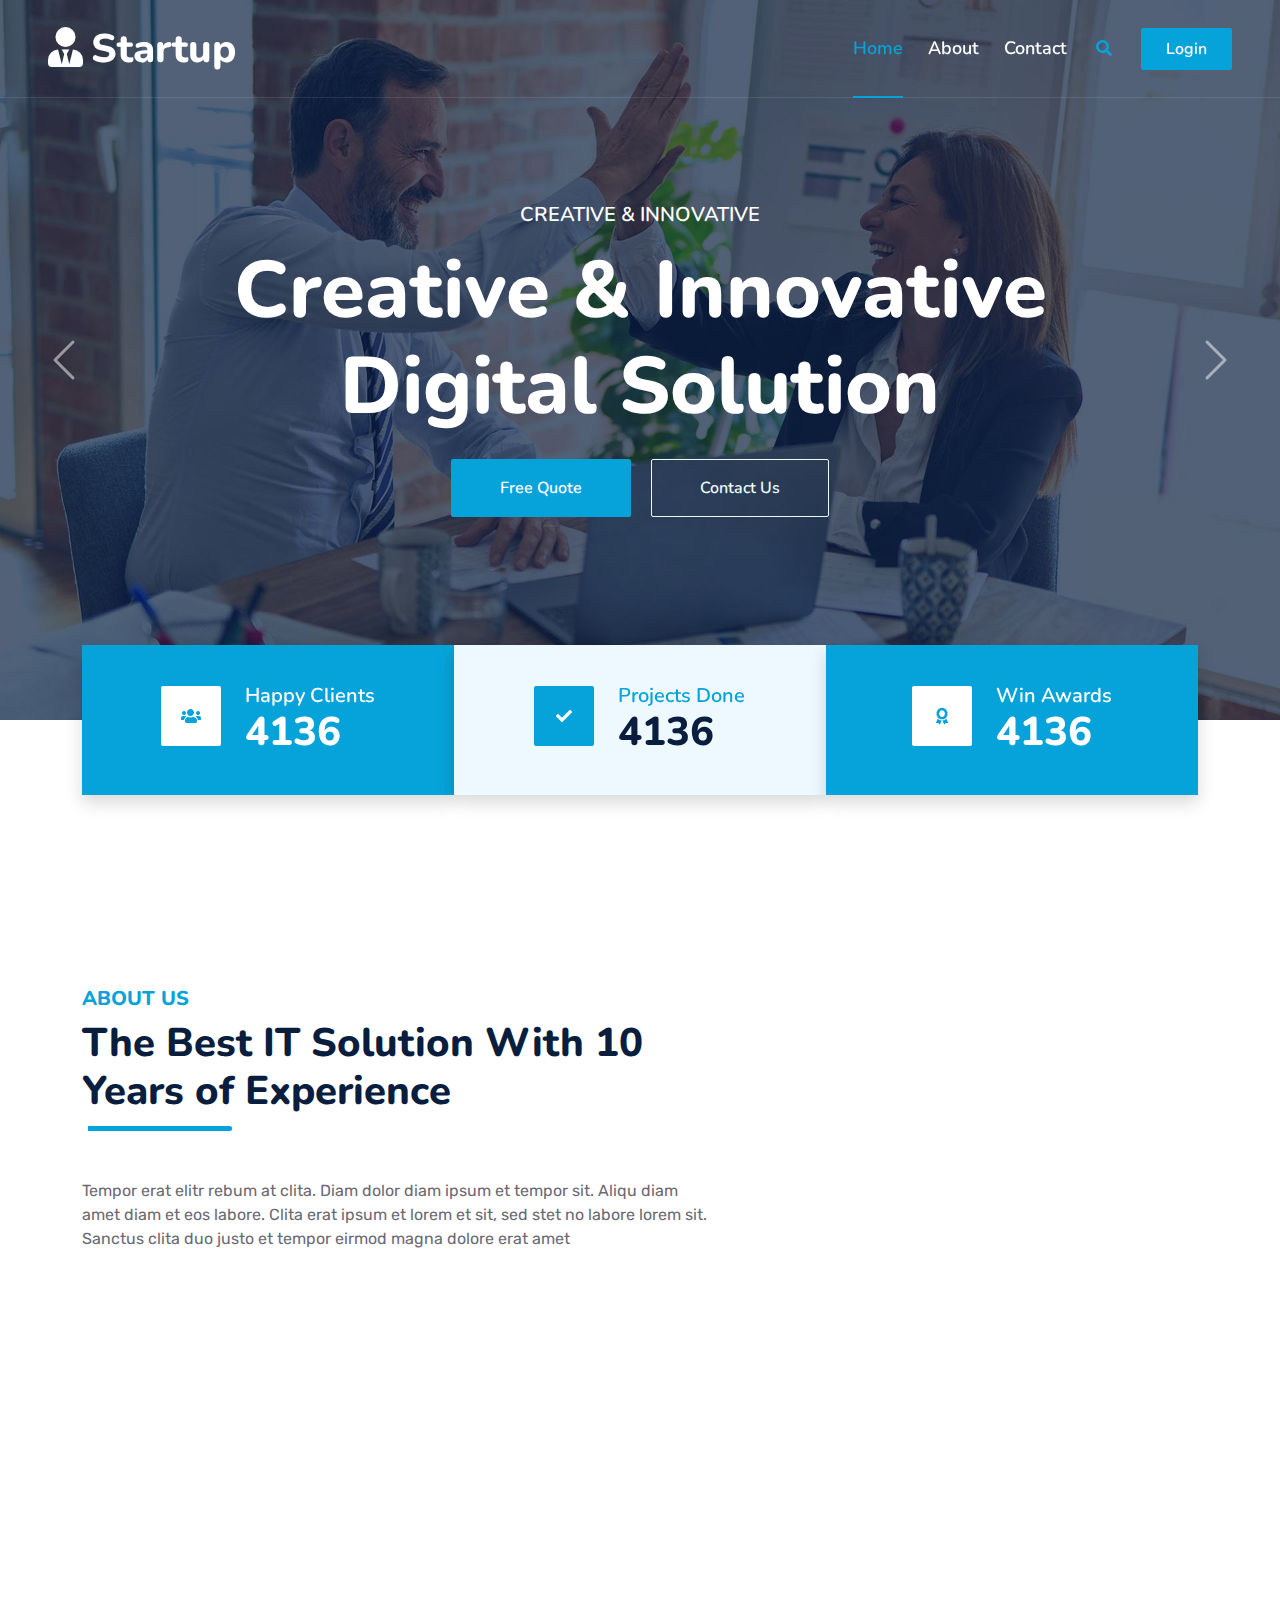
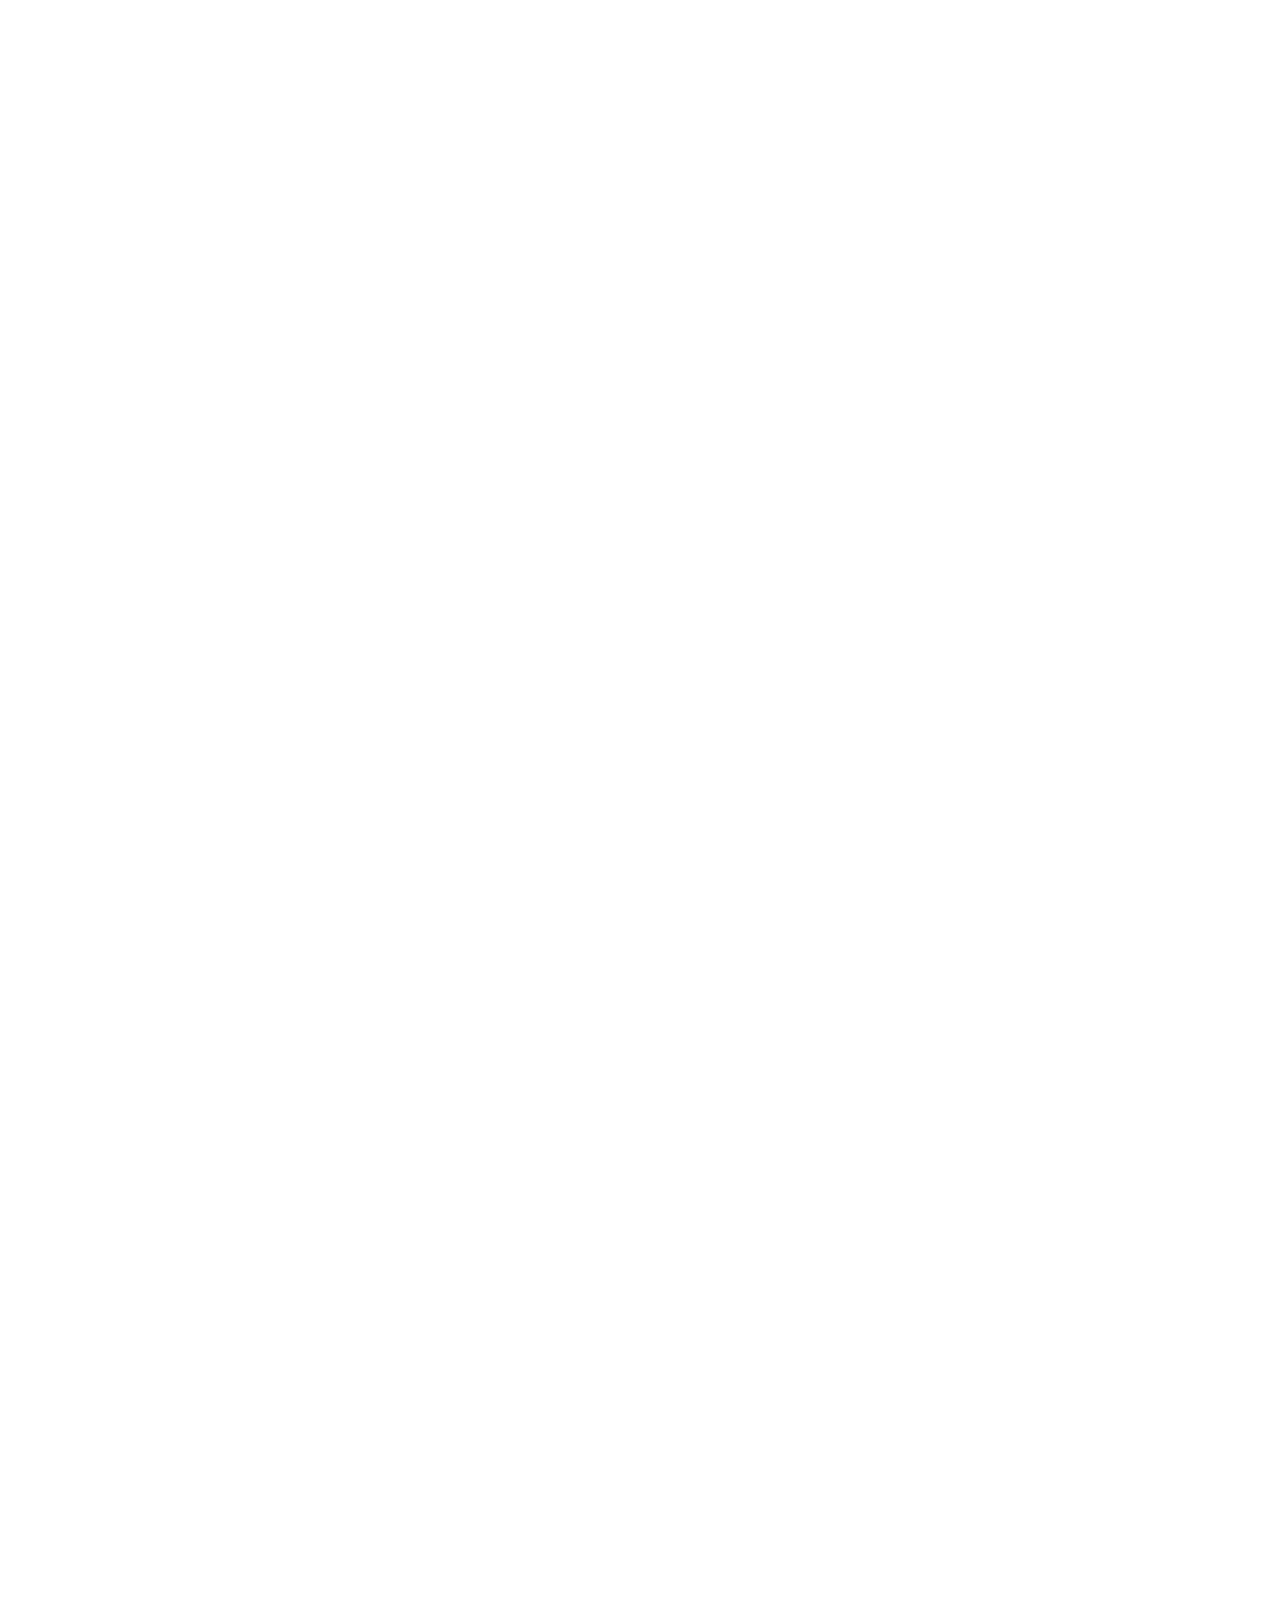
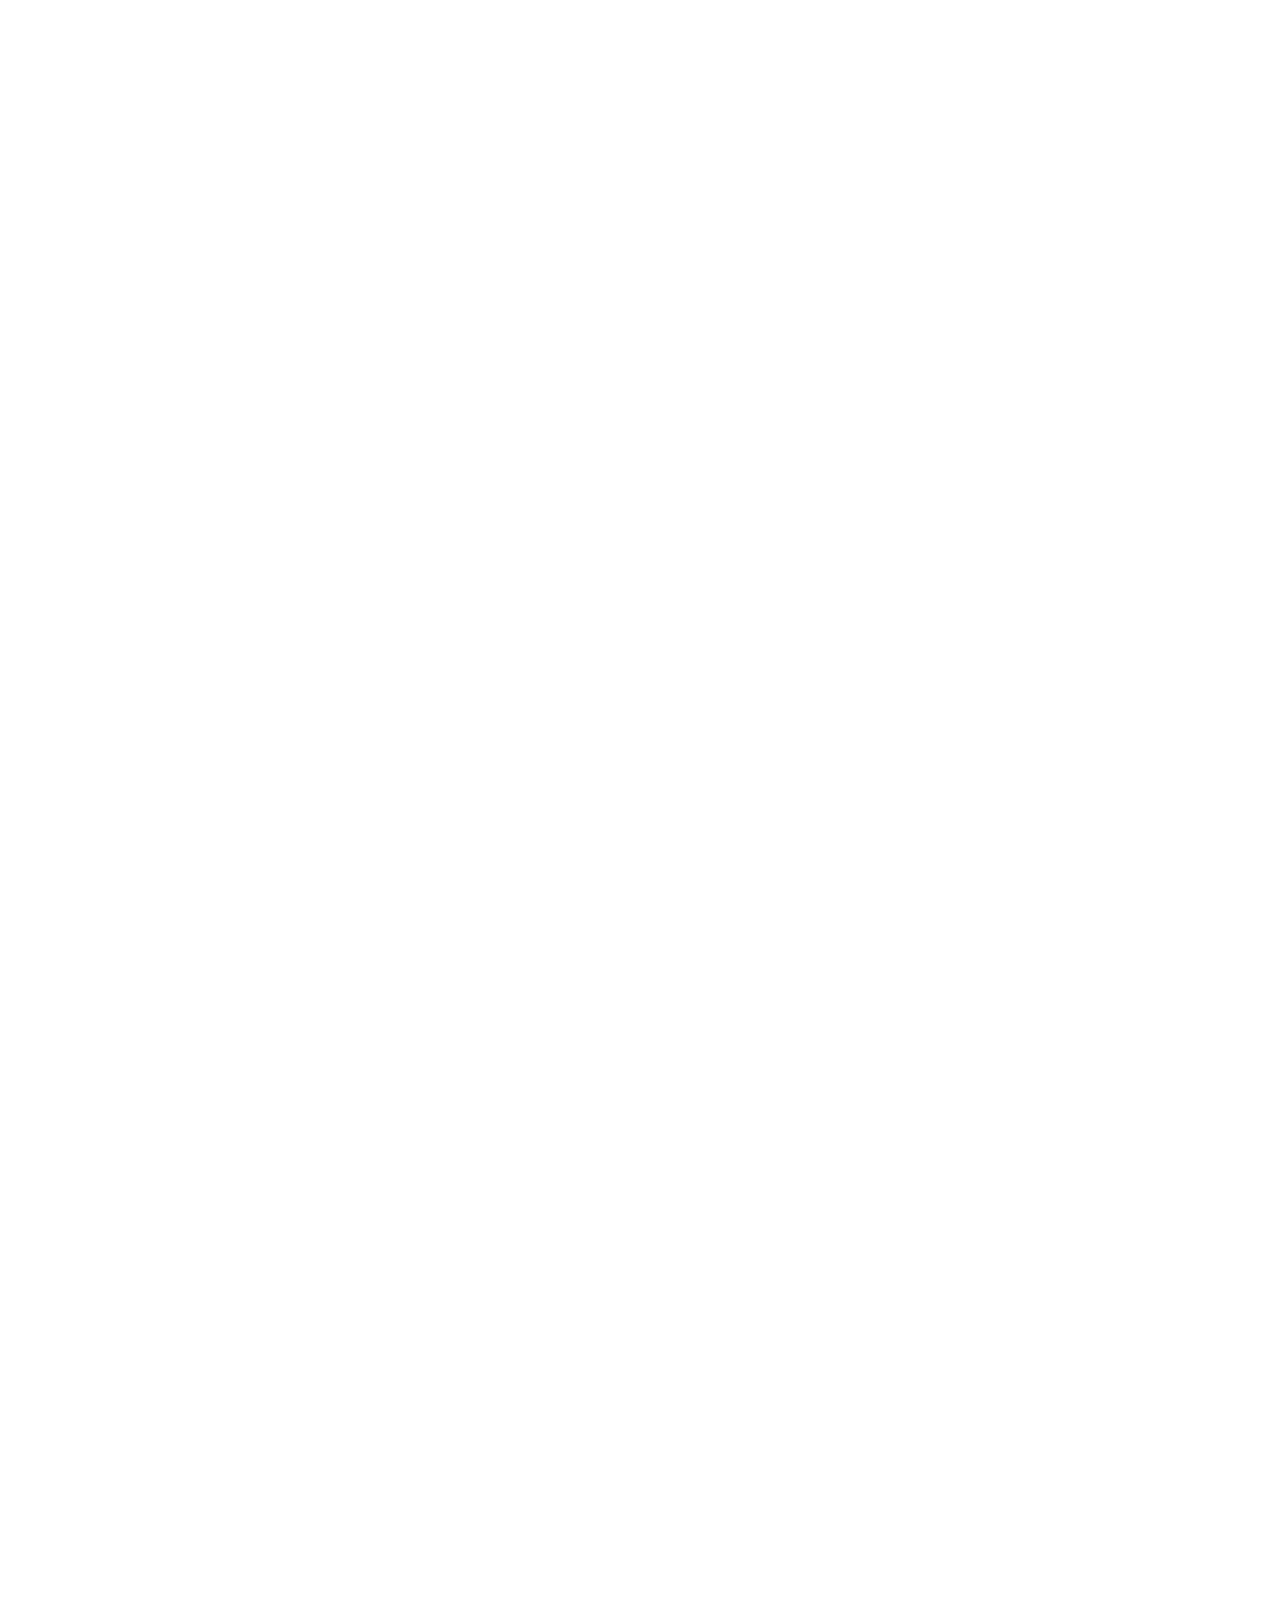
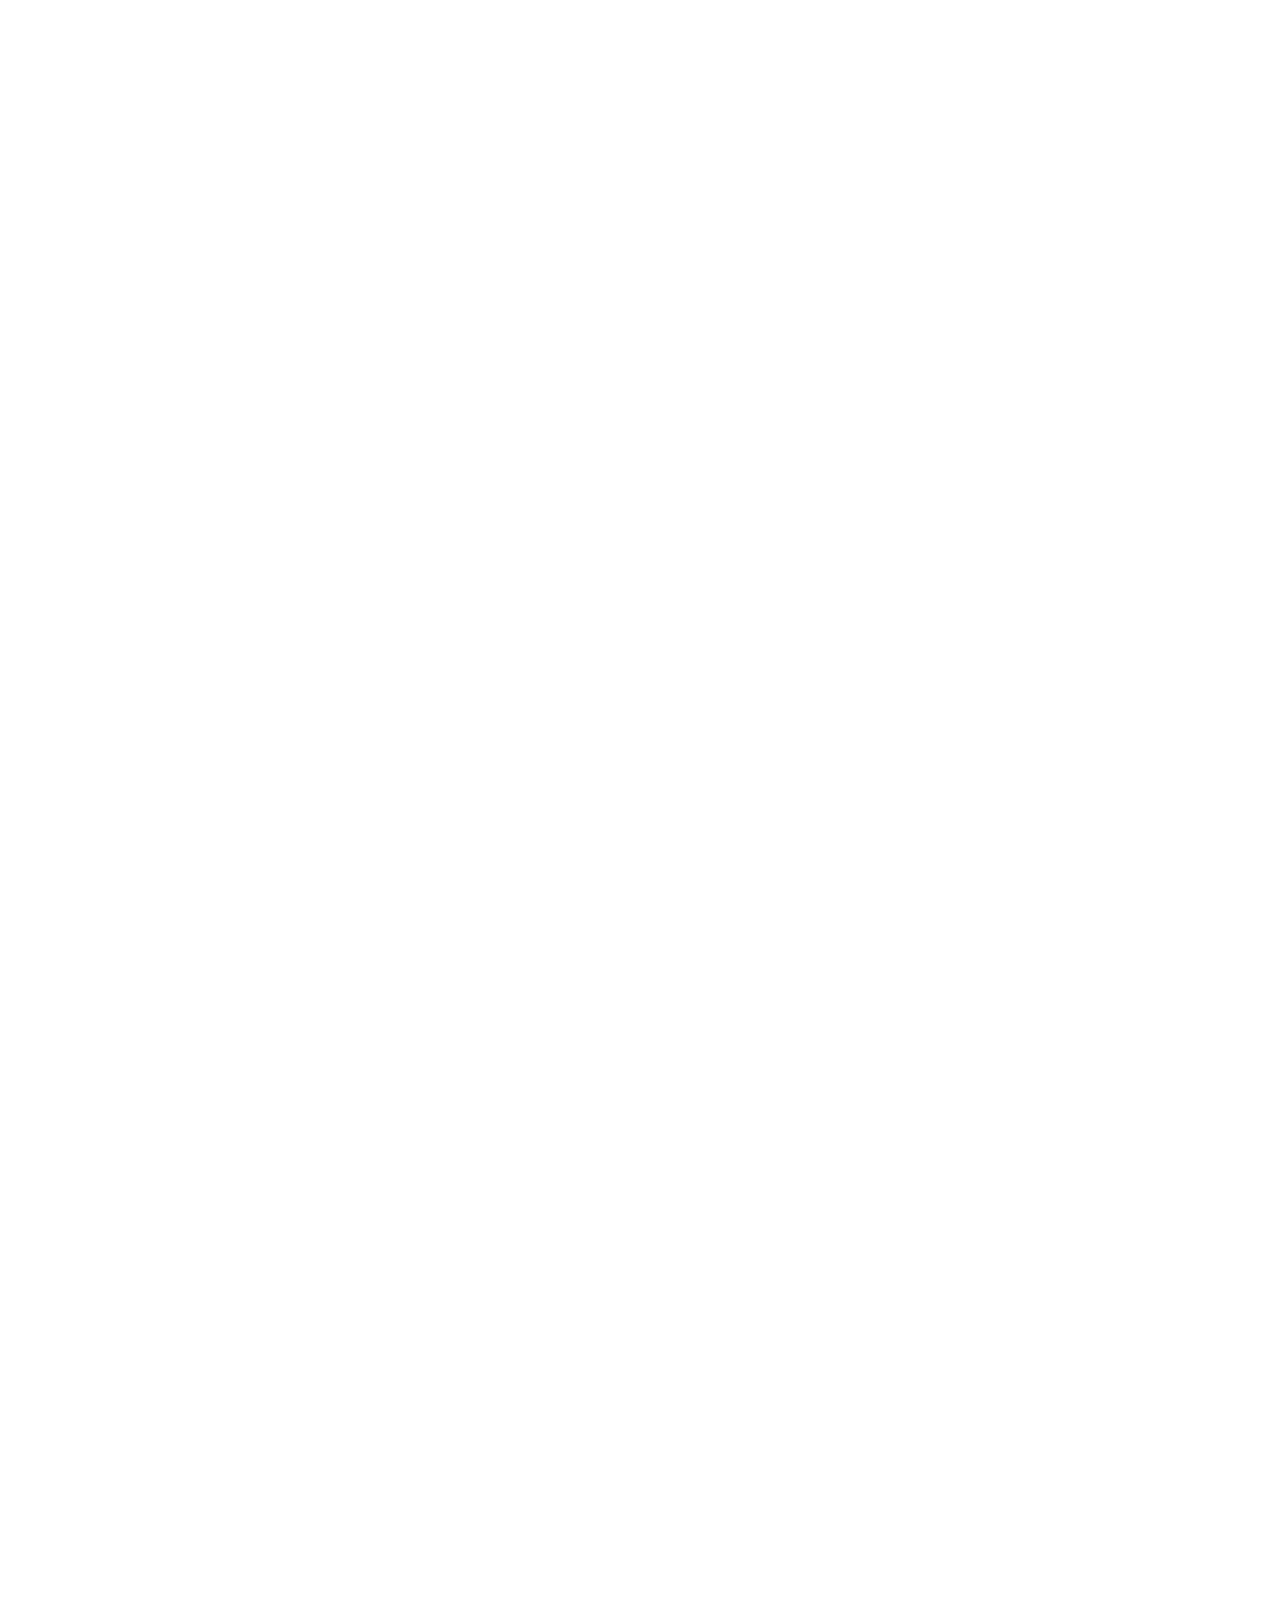
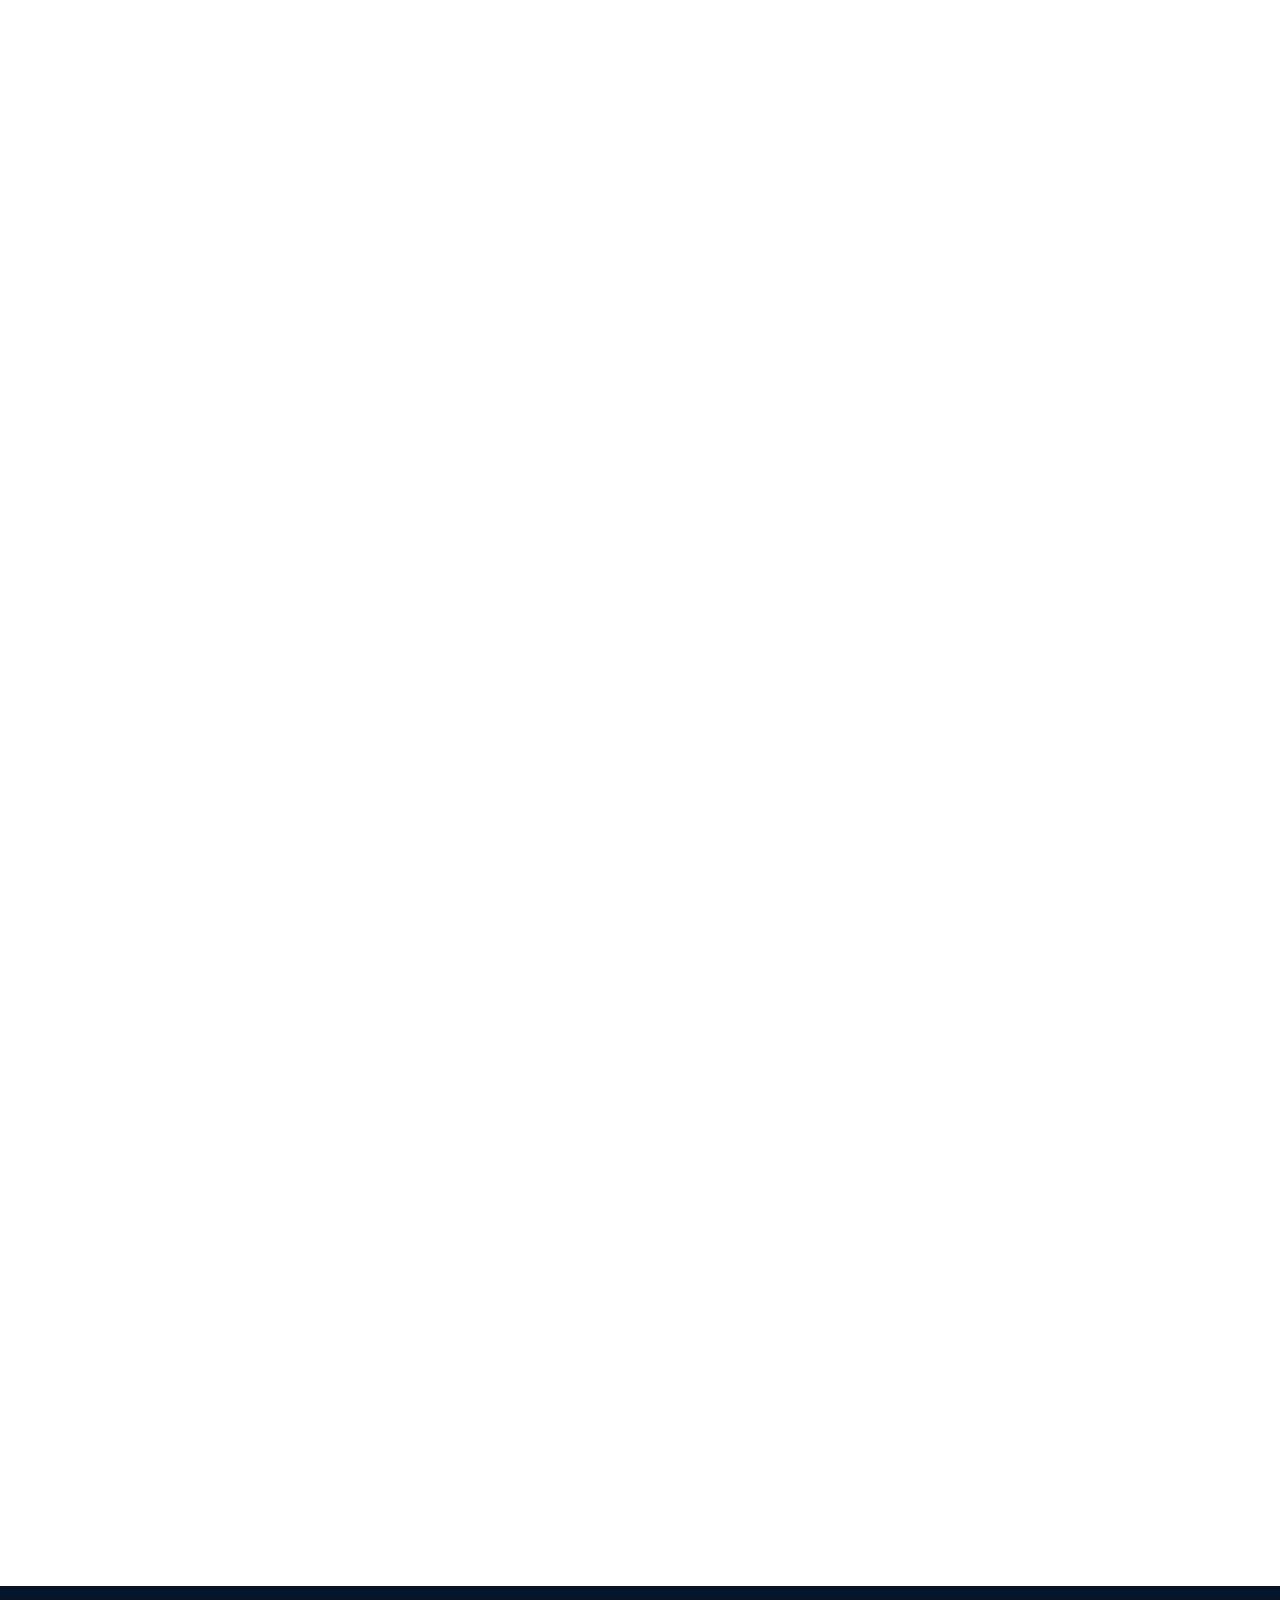
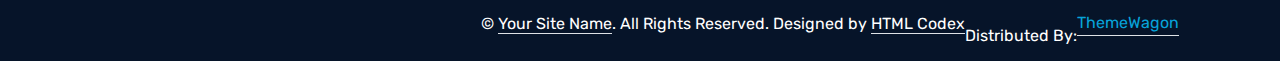
==== index.html @ fdba623f "Add files via upload" ====
<!DOCTYPE html>
<html lang="en">

<head>
    <meta charset="utf-8">
    <title>Startup - Startup Website Template</title>
    <meta content="width=device-width, initial-scale=1.0" name="viewport">
    <meta content="Free HTML Templates" name="keywords">
    <meta content="Free HTML Templates" name="description">

    <!-- Favicon -->
    <link href="img/favicon.ico" rel="icon">

    <!-- Google Web Fonts -->
    <link rel="preconnect" href="https://fonts.googleapis.com">
    <link rel="preconnect" href="https://fonts.gstatic.com" crossorigin>
    <link href="https://fonts.googleapis.com/css2?family=Nunito:wght@400;600;700;800&family=Rubik:wght@400;500;600;700&display=swap" rel="stylesheet">

    <!-- Icon Font Stylesheet -->
    <link href="https://cdnjs.cloudflare.com/ajax/libs/font-awesome/5.10.0/css/all.min.css" rel="stylesheet">
    <link href="https://cdn.jsdelivr.net/npm/bootstrap-icons@1.4.1/font/bootstrap-icons.css" rel="stylesheet">

    <!-- Libraries Stylesheet -->
    <link href="lib/owlcarousel/assets/owl.carousel.min.css" rel="stylesheet">
    <link href="lib/animate/animate.min.css" rel="stylesheet">

    <!-- Customized Bootstrap Stylesheet -->
    <link href="css/bootstrap.min.css" rel="stylesheet">

    <!-- Template Stylesheet -->
    <link href="css/style.css" rel="stylesheet">
</head>

<body>
    <!-- Spinner Start -->
    <div id="spinner" class="show bg-white position-fixed translate-middle w-100 vh-100 top-50 start-50 d-flex align-items-center justify-content-center">
        <div class="spinner"></div>
    </div>
    <!-- Spinner End -->


    <!-- Topbar Start -->
    <!-- Topbar End -->


    <!-- Navbar & Carousel Start -->
    <div class="container-fluid position-relative p-0">
        <nav class="navbar navbar-expand-lg navbar-dark px-5 py-3 py-lg-0">
            <a href="index.html" class="navbar-brand p-0">
                <h1 class="m-0"><i class="fa fa-user-tie me-2"></i>Startup</h1>
            </a>
            <button class="navbar-toggler" type="button" data-bs-toggle="collapse" data-bs-target="#navbarCollapse">
                <span class="fa fa-bars"></span>
            </button>
            <div class="collapse navbar-collapse" id="navbarCollapse">
                <div class="navbar-nav ms-auto py-0">
                    <a href="index.html" class="nav-item nav-link active">Home</a>
                    <a href="about.html" class="nav-item nav-link">About</a>
                    <a href="contact.html" class="nav-item nav-link">Contact</a>
                </div>
                <butaton type="button" class="btn text-primary ms-3" data-bs-toggle="modal" data-bs-target="#searchModal"><i class="fa fa-search"></i></butaton>
                <a href="login.html" class="btn btn-primary py-2 px-4 ms-3">Login</a>
            </div>
        </nav>

        <div id="header-carousel" class="carousel slide carousel-fade" data-bs-ride="carousel">
            <div class="carousel-inner">
                <div class="carousel-item active">
                    <img class="w-100" src="img/carousel-1.jpg" alt="Image">
                    <div class="carousel-caption d-flex flex-column align-items-center justify-content-center">
                        <div class="p-3" style="max-width: 900px;">
                            <h5 class="text-white text-uppercase mb-3 animated slideInDown">Creative & Innovative</h5>
                            <h1 class="display-1 text-white mb-md-4 animated zoomIn">Creative & Innovative Digital Solution</h1>
                            <a href="quote.html" class="btn btn-primary py-md-3 px-md-5 me-3 animated slideInLeft">Free Quote</a>
                            <a href="" class="btn btn-outline-light py-md-3 px-md-5 animated slideInRight">Contact Us</a>
                        </div>
                    </div>
                </div>
                <div class="carousel-item">
                    <img class="w-100" src="img/carousel-2.jpg" alt="Image">
                    <div class="carousel-caption d-flex flex-column align-items-center justify-content-center">
                        <div class="p-3" style="max-width: 900px;">
                            <h5 class="text-white text-uppercase mb-3 animated slideInDown">Creative & Innovative</h5>
                            <h1 class="display-1 text-white mb-md-4 animated zoomIn">Creative & Innovative Digital Solution</h1>
                            <a href="quote.html" class="btn btn-primary py-md-3 px-md-5 me-3 animated slideInLeft">Free Quote</a>
                            <a href="" class="btn btn-outline-light py-md-3 px-md-5 animated slideInRight">Contact Us</a>
                        </div>
                    </div>
                </div>
            </div>
            <button class="carousel-control-prev" type="button" data-bs-target="#header-carousel"
                data-bs-slide="prev">
                <span class="carousel-control-prev-icon" aria-hidden="true"></span>
                <span class="visually-hidden">Previous</span>
            </button>
            <button class="carousel-control-next" type="button" data-bs-target="#header-carousel"
                data-bs-slide="next">
                <span class="carousel-control-next-icon" aria-hidden="true"></span>
                <span class="visually-hidden">Next</span>
            </button>
        </div>
    </div>
    <!-- Navbar & Carousel End -->

    <!-- Full Screen Search Start -->
    <div class="modal fade" id="searchModal" tabindex="-1">
        <div class="modal-dialog modal-fullscreen">
            <div class="modal-content" style="background: rgba(9, 30, 62, .7);">
                <div class="modal-header border-0">
                    <button type="button" class="btn bg-white btn-close" data-bs-dismiss="modal" aria-label="Close"></button>
                </div>
                <div class="modal-body d-flex align-items-center justify-content-center">
                    <div class="input-group" style="max-width: 600px;">
                        <input type="text" class="form-control bg-transparent border-primary p-3" placeholder="Type search keyword">
                        <button class="btn btn-primary px-4"><i class="bi bi-search"></i></button>
                    </div>
                </div>
            </div>
        </div>
    </div>
    <!-- Full Screen Search End -->


    <!-- Facts Start -->
    <div class="container-fluid facts py-5 pt-lg-0">
        <div class="container py-5 pt-lg-0">
            <div class="row gx-0">
                <div class="col-lg-4 wow zoomIn" data-wow-delay="0.1s">
                    <div class="bg-primary shadow d-flex align-items-center justify-content-center p-4" style="height: 150px;">
                        <div class="bg-white d-flex align-items-center justify-content-center rounded mb-2" style="width: 60px; height: 60px;">
                            <i class="fa fa-users text-primary"></i>
                        </div>
                        <div class="ps-4">
                            <h5 class="text-white mb-0">Happy Clients</h5>
                            <h1 class="text-white mb-0" data-toggle="counter-up">12345</h1>
                        </div>
                    </div>
                </div>
                <div class="col-lg-4 wow zoomIn" data-wow-delay="0.3s">
                    <div class="bg-light shadow d-flex align-items-center justify-content-center p-4" style="height: 150px;">
                        <div class="bg-primary d-flex align-items-center justify-content-center rounded mb-2" style="width: 60px; height: 60px;">
                            <i class="fa fa-check text-white"></i>
                        </div>
                        <div class="ps-4">
                            <h5 class="text-primary mb-0">Projects Done</h5>
                            <h1 class="mb-0" data-toggle="counter-up">12345</h1>
                        </div>
                    </div>
                </div>
                <div class="col-lg-4 wow zoomIn" data-wow-delay="0.6s">
                    <div class="bg-primary shadow d-flex align-items-center justify-content-center p-4" style="height: 150px;">
                        <div class="bg-white d-flex align-items-center justify-content-center rounded mb-2" style="width: 60px; height: 60px;">
                            <i class="fa fa-award text-primary"></i>
                        </div>
                        <div class="ps-4">
                            <h5 class="text-white mb-0">Win Awards</h5>
                            <h1 class="text-white mb-0" data-toggle="counter-up">12345</h1>
                        </div>
                    </div>
                </div>
            </div>
        </div>
    </div>
    <!-- Facts Start -->


    <!-- About Start -->
    <div class="container-fluid py-5 wow fadeInUp" data-wow-delay="0.1s">
        <div class="container py-5">
            <div class="row g-5">
                <div class="col-lg-7">
                    <div class="section-title position-relative pb-3 mb-5">
                        <h5 class="fw-bold text-primary text-uppercase">About Us</h5>
                        <h1 class="mb-0">The Best IT Solution With 10 Years of Experience</h1>
                    </div>
                    <p class="mb-4">Tempor erat elitr rebum at clita. Diam dolor diam ipsum et tempor sit. Aliqu diam amet diam et eos labore. Clita erat ipsum et lorem et sit, sed stet no labore lorem sit. Sanctus clita duo justo et tempor eirmod magna dolore erat amet</p>
                    <div class="row g-0 mb-3">
                        <div class="col-sm-6 wow zoomIn" data-wow-delay="0.2s">
                            <h5 class="mb-3"><i class="fa fa-check text-primary me-3"></i>Award Winning</h5>
                            <h5 class="mb-3"><i class="fa fa-check text-primary me-3"></i>Professional Staff</h5>
                        </div>
                        <div class="col-sm-6 wow zoomIn" data-wow-delay="0.4s">
                            <h5 class="mb-3"><i class="fa fa-check text-primary me-3"></i>24/7 Support</h5>
                            <h5 class="mb-3"><i class="fa fa-check text-primary me-3"></i>Fair Prices</h5>
                        </div>
                    </div>
                    <div class="d-flex align-items-center mb-4 wow fadeIn" data-wow-delay="0.6s">
                        <div class="bg-primary d-flex align-items-center justify-content-center rounded" style="width: 60px; height: 60px;">
                            <i class="fa fa-phone-alt text-white"></i>
                        </div>
                        <div class="ps-4">
                            <h5 class="mb-2">Call to ask any question</h5>
                            <h4 class="text-primary mb-0">+012 345 6789</h4>
                        </div>
                    </div>
                    <a href="quote.html" class="btn btn-primary py-3 px-5 mt-3 wow zoomIn" data-wow-delay="0.9s">Request A Quote</a>
                </div>
                <div class="col-lg-5" style="min-height: 500px;">
                    <div class="position-relative h-100">
                        <img class="position-absolute w-100 h-100 rounded wow zoomIn" data-wow-delay="0.9s" src="img/about.jpg" style="object-fit: cover;">
                    </div>
                </div>
            </div>
        </div>
    </div>
    <!-- About End -->


    <!-- Features Start -->
    <div class="container-fluid py-5 wow fadeInUp" data-wow-delay="0.1s">
        <div class="container py-5">
            <div class="section-title text-center position-relative pb-3 mb-5 mx-auto" style="max-width: 600px;">
                <h5 class="fw-bold text-primary text-uppercase">Why Choose Us</h5>
                <h1 class="mb-0">We Are Here to Grow Your Business Exponentially</h1>
            </div>
            <div class="row g-5">
                <div class="col-lg-4">
                    <div class="row g-5">
                        <div class="col-12 wow zoomIn" data-wow-delay="0.2s">
                            <div class="bg-primary rounded d-flex align-items-center justify-content-center mb-3" style="width: 60px; height: 60px;">
                                <i class="fa fa-cubes text-white"></i>
                            </div>
                            <h4>Best In Industry</h4>
                            <p class="mb-0">Magna sea eos sit dolor, ipsum amet lorem diam dolor eos et diam dolor</p>
                        </div>
                        <div class="col-12 wow zoomIn" data-wow-delay="0.6s">
                            <div class="bg-primary rounded d-flex align-items-center justify-content-center mb-3" style="width: 60px; height: 60px;">
                                <i class="fa fa-award text-white"></i>
                            </div>
                            <h4>Award Winning</h4>
                            <p class="mb-0">Magna sea eos sit dolor, ipsum amet lorem diam dolor eos et diam dolor</p>
                        </div>
                    </div>
                </div>
                <div class="col-lg-4  wow zoomIn" data-wow-delay="0.9s" style="min-height: 350px;">
                    <div class="position-relative h-100">
                        <img class="position-absolute w-100 h-100 rounded wow zoomIn" data-wow-delay="0.1s" src="img/feature.jpg" style="object-fit: cover;">
                    </div>
                </div>
                <div class="col-lg-4">
                    <div class="row g-5">
                        <div class="col-12 wow zoomIn" data-wow-delay="0.4s">
                            <div class="bg-primary rounded d-flex align-items-center justify-content-center mb-3" style="width: 60px; height: 60px;">
                                <i class="fa fa-users-cog text-white"></i>
                            </div>
                            <h4>Professional Staff</h4>
                            <p class="mb-0">Magna sea eos sit dolor, ipsum amet lorem diam dolor eos et diam dolor</p>
                        </div>
                        <div class="col-12 wow zoomIn" data-wow-delay="0.8s">
                            <div class="bg-primary rounded d-flex align-items-center justify-content-center mb-3" style="width: 60px; height: 60px;">
                                <i class="fa fa-phone-alt text-white"></i>
                            </div>
                            <h4>24/7 Support</h4>
                            <p class="mb-0">Magna sea eos sit dolor, ipsum amet lorem diam dolor eos et diam dolor</p>
                        </div>
                    </div>
                </div>
            </div>
        </div>
    </div>
    <!-- Features Start -->


    <!-- Service Start -->
    <div class="container-fluid py-5 wow fadeInUp" data-wow-delay="0.1s">
        <div class="container py-5">
            <div class="section-title text-center position-relative pb-3 mb-5 mx-auto" style="max-width: 600px;">
                <h5 class="fw-bold text-primary text-uppercase">Our Services</h5>
                <h1 class="mb-0">Custom IT Solutions for Your Successful Business</h1>
            </div>
            <div class="row g-5">
                <div class="col-lg-4 col-md-6 wow zoomIn" data-wow-delay="0.3s">
                    <div class="service-item bg-light rounded d-flex flex-column align-items-center justify-content-center text-center">
                        <div class="service-icon">
                            <i class="fa fa-shield-alt text-white"></i>
                        </div>
                        <h4 class="mb-3">Cyber Security</h4>
                        <p class="m-0">Amet justo dolor lorem kasd amet magna sea stet eos vero lorem ipsum dolore sed</p>
                        <a class="btn btn-lg btn-primary rounded" href="">
                            <i class="bi bi-arrow-right"></i>
                        </a>
                    </div>
                </div>
                <div class="col-lg-4 col-md-6 wow zoomIn" data-wow-delay="0.6s">
                    <div class="service-item bg-light rounded d-flex flex-column align-items-center justify-content-center text-center">
                        <div class="service-icon">
                            <i class="fa fa-chart-pie text-white"></i>
                        </div>
                        <h4 class="mb-3">Data Analytics</h4>
                        <p class="m-0">Amet justo dolor lorem kasd amet magna sea stet eos vero lorem ipsum dolore sed</p>
                        <a class="btn btn-lg btn-primary rounded" href="">
                            <i class="bi bi-arrow-right"></i>
                        </a>
                    </div>
                </div>
                <div class="col-lg-4 col-md-6 wow zoomIn" data-wow-delay="0.9s">
                    <div class="service-item bg-light rounded d-flex flex-column align-items-center justify-content-center text-center">
                        <div class="service-icon">
                            <i class="fa fa-code text-white"></i>
                        </div>
                        <h4 class="mb-3">Web Development</h4>
                        <p class="m-0">Amet justo dolor lorem kasd amet magna sea stet eos vero lorem ipsum dolore sed</p>
                        <a class="btn btn-lg btn-primary rounded" href="">
                            <i class="bi bi-arrow-right"></i>
                        </a>
                    </div>
                </div>
                <div class="col-lg-4 col-md-6 wow zoomIn" data-wow-delay="0.3s">
                    <div class="service-item bg-light rounded d-flex flex-column align-items-center justify-content-center text-center">
                        <div class="service-icon">
                            <i class="fab fa-android text-white"></i>
                        </div>
                        <h4 class="mb-3">Apps Development</h4>
                        <p class="m-0">Amet justo dolor lorem kasd amet magna sea stet eos vero lorem ipsum dolore sed</p>
                        <a class="btn btn-lg btn-primary rounded" href="">
                            <i class="bi bi-arrow-right"></i>
                        </a>
                    </div>
                </div>
                <div class="col-lg-4 col-md-6 wow zoomIn" data-wow-delay="0.6s">
                    <div class="service-item bg-light rounded d-flex flex-column align-items-center justify-content-center text-center">
                        <div class="service-icon">
                            <i class="fa fa-search text-white"></i>
                        </div>
                        <h4 class="mb-3">SEO Optimization</h4>
                        <p class="m-0">Amet justo dolor lorem kasd amet magna sea stet eos vero lorem ipsum dolore sed</p>
                        <a class="btn btn-lg btn-primary rounded" href="">
                            <i class="bi bi-arrow-right"></i>
                        </a>
                    </div>
                </div>
                <div class="col-lg-4 col-md-6 wow zoomIn" data-wow-delay="0.9s">
                    <div class="position-relative bg-primary rounded h-100 d-flex flex-column align-items-center justify-content-center text-center p-5">
                        <h3 class="text-white mb-3">Call Us For Quote</h3>
                        <p class="text-white mb-3">Clita ipsum magna kasd rebum at ipsum amet dolor justo dolor est magna stet eirmod</p>
                        <h2 class="text-white mb-0">+012 345 6789</h2>
                    </div>
                </div>
            </div>
        </div>
    </div>
    <!-- Service End -->


    <!-- Pricing Plan Start -->
    <div class="container-fluid py-5 wow fadeInUp" data-wow-delay="0.1s">
        <div class="container py-5">
            <div class="section-title text-center position-relative pb-3 mb-5 mx-auto" style="max-width: 600px;">
                <h5 class="fw-bold text-primary text-uppercase">Pricing Plans</h5>
                <h1 class="mb-0">We are Offering Competitive Prices for Our Clients</h1>
            </div>
            <div class="row g-0">
                <div class="col-lg-4 wow slideInUp" data-wow-delay="0.6s">
                    <div class="bg-light rounded">
                        <div class="border-bottom py-4 px-5 mb-4">
                            <h4 class="text-primary mb-1">Basic Plan</h4>
                            <small class="text-uppercase">For Small Size Business</small>
                        </div>
                        <div class="p-5 pt-0">
                            <h1 class="display-5 mb-3">
                                <small class="align-top" style="font-size: 22px; line-height: 45px;">$</small>49.00<small
                                    class="align-bottom" style="font-size: 16px; line-height: 40px;">/ Month</small>
                            </h1>
                            <div class="d-flex justify-content-between mb-3"><span>HTML5 & CSS3</span><i class="fa fa-check text-primary pt-1"></i></div>
                            <div class="d-flex justify-content-between mb-3"><span>Bootstrap v5</span><i class="fa fa-check text-primary pt-1"></i></div>
                            <div class="d-flex justify-content-between mb-3"><span>Responsive Layout</span><i class="fa fa-times text-danger pt-1"></i></div>
                            <div class="d-flex justify-content-between mb-2"><span>Cross-browser Support</span><i class="fa fa-times text-danger pt-1"></i></div>
                            <a href="" class="btn btn-primary py-2 px-4 mt-4">Order Now</a>
                        </div>
                    </div>
                </div>
                <div class="col-lg-4 wow slideInUp" data-wow-delay="0.3s">
                    <div class="bg-white rounded shadow position-relative" style="z-index: 1;">
                        <div class="border-bottom py-4 px-5 mb-4">
                            <h4 class="text-primary mb-1">Standard Plan</h4>
                            <small class="text-uppercase">For Medium Size Business</small>
                        </div>
                        <div class="p-5 pt-0">
                            <h1 class="display-5 mb-3">
                                <small class="align-top" style="font-size: 22px; line-height: 45px;">$</small>99.00<small
                                    class="align-bottom" style="font-size: 16px; line-height: 40px;">/ Month</small>
                            </h1>
                            <div class="d-flex justify-content-between mb-3"><span>HTML5 & CSS3</span><i class="fa fa-check text-primary pt-1"></i></div>
                            <div class="d-flex justify-content-between mb-3"><span>Bootstrap v5</span><i class="fa fa-check text-primary pt-1"></i></div>
                            <div class="d-flex justify-content-between mb-3"><span>Responsive Layout</span><i class="fa fa-check text-primary pt-1"></i></div>
                            <div class="d-flex justify-content-between mb-2"><span>Cross-browser Support</span><i class="fa fa-times text-danger pt-1"></i></div>
                            <a href="" class="btn btn-primary py-2 px-4 mt-4">Order Now</a>
                        </div>
                    </div>
                </div>
                <div class="col-lg-4 wow slideInUp" data-wow-delay="0.9s">
                    <div class="bg-light rounded">
                        <div class="border-bottom py-4 px-5 mb-4">
                            <h4 class="text-primary mb-1">Advanced Plan</h4>
                            <small class="text-uppercase">For Large Size Business</small>
                        </div>
                        <div class="p-5 pt-0">
                            <h1 class="display-5 mb-3">
                                <small class="align-top" style="font-size: 22px; line-height: 45px;">$</small>149.00<small
                                    class="align-bottom" style="font-size: 16px; line-height: 40px;">/ Month</small>
                            </h1>
                            <div class="d-flex justify-content-between mb-3"><span>HTML5 & CSS3</span><i class="fa fa-check text-primary pt-1"></i></div>
                            <div class="d-flex justify-content-between mb-3"><span>Bootstrap v5</span><i class="fa fa-check text-primary pt-1"></i></div>
                            <div class="d-flex justify-content-between mb-3"><span>Responsive Layout</span><i class="fa fa-check text-primary pt-1"></i></div>
                            <div class="d-flex justify-content-between mb-2"><span>Cross-browser Support</span><i class="fa fa-check text-primary pt-1"></i></div>
                            <a href="" class="btn btn-primary py-2 px-4 mt-4">Order Now</a>
                        </div>
                    </div>
                </div>
            </div>
        </div>
    </div>
    <!-- Pricing Plan End -->


    <!-- Quote Start -->
    <div class="container-fluid py-5 wow fadeInUp" data-wow-delay="0.1s">
        <div class="container py-5">
            <div class="row g-5">
                <div class="col-lg-7">
                    <div class="section-title position-relative pb-3 mb-5">
                        <h5 class="fw-bold text-primary text-uppercase">Request A Quote</h5>
                        <h1 class="mb-0">Need A Free Quote? Please Feel Free to Contact Us</h1>
                    </div>
                    <div class="row gx-3">
                        <div class="col-sm-6 wow zoomIn" data-wow-delay="0.2s">
                            <h5 class="mb-4"><i class="fa fa-reply text-primary me-3"></i>Reply within 24 hours</h5>
                        </div>
                        <div class="col-sm-6 wow zoomIn" data-wow-delay="0.4s">
                            <h5 class="mb-4"><i class="fa fa-phone-alt text-primary me-3"></i>24 hrs telephone support</h5>
                        </div>
                    </div>
                    <p class="mb-4">Eirmod sed tempor lorem ut dolores. Aliquyam sit sadipscing kasd ipsum. Dolor ea et dolore et at sea ea at dolor, justo ipsum duo rebum sea invidunt voluptua. Eos vero eos vero ea et dolore eirmod et. Dolores diam duo invidunt lorem. Elitr ut dolores magna sit. Sea dolore sanctus sed et. Takimata takimata sanctus sed.</p>
                    <div class="d-flex align-items-center mt-2 wow zoomIn" data-wow-delay="0.6s">
                        <div class="bg-primary d-flex align-items-center justify-content-center rounded" style="width: 60px; height: 60px;">
                            <i class="fa fa-phone-alt text-white"></i>
                        </div>
                        <div class="ps-4">
                            <h5 class="mb-2">Call to ask any question</h5>
                            <h4 class="text-primary mb-0">+012 345 6789</h4>
                        </div>
                    </div>
                </div>
                <div class="col-lg-5">
                    <div class="bg-primary rounded h-100 d-flex align-items-center p-5 wow zoomIn" data-wow-delay="0.9s">
                        <form>
                            <div class="row g-3">
                                <div class="col-xl-12">
                                    <input type="text" class="form-control bg-light border-0" placeholder="Your Name" style="height: 55px;">
                                </div>
                                <div class="col-12">
                                    <input type="email" class="form-control bg-light border-0" placeholder="Your Email" style="height: 55px;">
                                </div>
                                <div class="col-12">
                                    <select class="form-select bg-light border-0" style="height: 55px;">
                                        <option selected>Select A Service</option>
                                        <option value="1">Service 1</option>
                                        <option value="2">Service 2</option>
                                        <option value="3">Service 3</option>
                                    </select>
                                </div>
                                <div class="col-12">
                                    <textarea class="form-control bg-light border-0" rows="3" placeholder="Message"></textarea>
                                </div>
                                <div class="col-12">
                                    <button class="btn btn-dark w-100 py-3" type="submit">Request A Quote</button>
                                </div>
                            </div>
                        </form>
                    </div>
                </div>
            </div>
        </div>
    </div>
    <!-- Quote End -->


    <!-- Testimonial Start -->
    <div class="container-fluid py-5 wow fadeInUp" data-wow-delay="0.1s">
        <div class="container py-5">
            <div class="section-title text-center position-relative pb-3 mb-4 mx-auto" style="max-width: 600px;">
                <h5 class="fw-bold text-primary text-uppercase">Testimonial</h5>
                <h1 class="mb-0">What Our Clients Say About Our Digital Services</h1>
            </div>
            <div class="owl-carousel testimonial-carousel wow fadeInUp" data-wow-delay="0.6s">
                <div class="testimonial-item bg-light my-4">
                    <div class="d-flex align-items-center border-bottom pt-5 pb-4 px-5">
                        <img class="img-fluid rounded" src="img/testimonial-1.jpg" style="width: 60px; height: 60px;" >
                        <div class="ps-4">
                            <h4 class="text-primary mb-1">Client Name</h4>
                            <small class="text-uppercase">Profession</small>
                        </div>
                    </div>
                    <div class="pt-4 pb-5 px-5">
                        Dolor et eos labore, stet justo sed est sed. Diam sed sed dolor stet amet eirmod eos labore diam
                    </div>
                </div>
                <div class="testimonial-item bg-light my-4">
                    <div class="d-flex align-items-center border-bottom pt-5 pb-4 px-5">
                        <img class="img-fluid rounded" src="img/testimonial-2.jpg" style="width: 60px; height: 60px;" >
                        <div class="ps-4">
                            <h4 class="text-primary mb-1">Client Name</h4>
                            <small class="text-uppercase">Profession</small>
                        </div>
                    </div>
                    <div class="pt-4 pb-5 px-5">
                        Dolor et eos labore, stet justo sed est sed. Diam sed sed dolor stet amet eirmod eos labore diam
                    </div>
                </div>
                <div class="testimonial-item bg-light my-4">
                    <div class="d-flex align-items-center border-bottom pt-5 pb-4 px-5">
                        <img class="img-fluid rounded" src="img/testimonial-3.jpg" style="width: 60px; height: 60px;" >
                        <div class="ps-4">
                            <h4 class="text-primary mb-1">Client Name</h4>
                            <small class="text-uppercase">Profession</small>
                        </div>
                    </div>
                    <div class="pt-4 pb-5 px-5">
                        Dolor et eos labore, stet justo sed est sed. Diam sed sed dolor stet amet eirmod eos labore diam
                    </div>
                </div>
                <div class="testimonial-item bg-light my-4">
                    <div class="d-flex align-items-center border-bottom pt-5 pb-4 px-5">
                        <img class="img-fluid rounded" src="img/testimonial-4.jpg" style="width: 60px; height: 60px;" >
                        <div class="ps-4">
                            <h4 class="text-primary mb-1">Client Name</h4>
                            <small class="text-uppercase">Profession</small>
                        </div>
                    </div>
                    <div class="pt-4 pb-5 px-5">
                        Dolor et eos labore, stet justo sed est sed. Diam sed sed dolor stet amet eirmod eos labore diam
                    </div>
                </div>
            </div>
        </div>
    </div>
    <!-- Testimonial End -->


    <!-- Team Start -->
    <div class="container-fluid py-5 wow fadeInUp" data-wow-delay="0.1s">
        <div class="container py-5">
            <div class="section-title text-center position-relative pb-3 mb-5 mx-auto" style="max-width: 600px;">
                <h5 class="fw-bold text-primary text-uppercase">Team Members</h5>
                <h1 class="mb-0">Professional Stuffs Ready to Help Your Business</h1>
            </div>
            <div class="row g-5">
                <div class="col-lg-4 wow slideInUp" data-wow-delay="0.3s">
                    <div class="team-item bg-light rounded overflow-hidden">
                        <div class="team-img position-relative overflow-hidden">
                            <img class="img-fluid w-100" src="img/team-1.jpg" alt="">
                            <div class="team-social">
                                <a class="btn btn-lg btn-primary btn-lg-square rounded" href=""><i class="fab fa-twitter fw-normal"></i></a>
                                <a class="btn btn-lg btn-primary btn-lg-square rounded" href=""><i class="fab fa-facebook-f fw-normal"></i></a>
                                <a class="btn btn-lg btn-primary btn-lg-square rounded" href=""><i class="fab fa-instagram fw-normal"></i></a>
                                <a class="btn btn-lg btn-primary btn-lg-square rounded" href=""><i class="fab fa-linkedin-in fw-normal"></i></a>
                            </div>
                        </div>
                        <div class="text-center py-4">
                            <h4 class="text-primary">Full Name</h4>
                            <p class="text-uppercase m-0">Designation</p>
                        </div>
                    </div>
                </div>
                <div class="col-lg-4 wow slideInUp" data-wow-delay="0.6s">
                    <div class="team-item bg-light rounded overflow-hidden">
                        <div class="team-img position-relative overflow-hidden">
                            <img class="img-fluid w-100" src="img/team-2.jpg" alt="">
                            <div class="team-social">
                                <a class="btn btn-lg btn-primary btn-lg-square rounded" href=""><i class="fab fa-twitter fw-normal"></i></a>
                                <a class="btn btn-lg btn-primary btn-lg-square rounded" href=""><i class="fab fa-facebook-f fw-normal"></i></a>
                                <a class="btn btn-lg btn-primary btn-lg-square rounded" href=""><i class="fab fa-instagram fw-normal"></i></a>
                                <a class="btn btn-lg btn-primary btn-lg-square rounded" href=""><i class="fab fa-linkedin-in fw-normal"></i></a>
                            </div>
                        </div>
                        <div class="text-center py-4">
                            <h4 class="text-primary">Full Name</h4>
                            <p class="text-uppercase m-0">Designation</p>
                        </div>
                    </div>
                </div>
                <div class="col-lg-4 wow slideInUp" data-wow-delay="0.9s">
                    <div class="team-item bg-light rounded overflow-hidden">
                        <div class="team-img position-relative overflow-hidden">
                            <img class="img-fluid w-100" src="img/team-3.jpg" alt="">
                            <div class="team-social">
                                <a class="btn btn-lg btn-primary btn-lg-square rounded" href=""><i class="fab fa-twitter fw-normal"></i></a>
                                <a class="btn btn-lg btn-primary btn-lg-square rounded" href=""><i class="fab fa-facebook-f fw-normal"></i></a>
                                <a class="btn btn-lg btn-primary btn-lg-square rounded" href=""><i class="fab fa-instagram fw-normal"></i></a>
                                <a class="btn btn-lg btn-primary btn-lg-square rounded" href=""><i class="fab fa-linkedin-in fw-normal"></i></a>
                            </div>
                        </div>
                        <div class="text-center py-4">
                            <h4 class="text-primary">Full Name</h4>
                            <p class="text-uppercase m-0">Designation</p>
                        </div>
                    </div>
                </div>
            </div>
        </div>
    </div>
    <!-- Team End -->


    <!-- Blog Start -->
    <div class="container-fluid py-5 wow fadeInUp" data-wow-delay="0.1s">
        <div class="container py-5">
            <div class="section-title text-center position-relative pb-3 mb-5 mx-auto" style="max-width: 600px;">
                <h5 class="fw-bold text-primary text-uppercase">Latest Blog</h5>
                <h1 class="mb-0">Read The Latest Articles from Our Blog Post</h1>
            </div>
            <div class="row g-5">
                <div class="col-lg-4 wow slideInUp" data-wow-delay="0.3s">
                    <div class="blog-item bg-light rounded overflow-hidden">
                        <div class="blog-img position-relative overflow-hidden">
                            <img class="img-fluid" src="img/blog-1.jpg" alt="">
                            <a class="position-absolute top-0 start-0 bg-primary text-white rounded-end mt-5 py-2 px-4" href="">Web Design</a>
                        </div>
                        <div class="p-4">
                            <div class="d-flex mb-3">
                                <small class="me-3"><i class="far fa-user text-primary me-2"></i>John Doe</small>
                                <small><i class="far fa-calendar-alt text-primary me-2"></i>01 Jan, 2045</small>
                            </div>
                            <h4 class="mb-3">How to build a website</h4>
                            <p>Dolor et eos labore stet justo sed est sed sed sed dolor stet amet</p>
                            <a class="text-uppercase" href="">Read More <i class="bi bi-arrow-right"></i></a>
                        </div>
                    </div>
                </div>
                <div class="col-lg-4 wow slideInUp" data-wow-delay="0.6s">
                    <div class="blog-item bg-light rounded overflow-hidden">
                        <div class="blog-img position-relative overflow-hidden">
                            <img class="img-fluid" src="img/blog-2.jpg" alt="">
                            <a class="position-absolute top-0 start-0 bg-primary text-white rounded-end mt-5 py-2 px-4" href="">Web Design</a>
                        </div>
                        <div class="p-4">
                            <div class="d-flex mb-3">
                                <small class="me-3"><i class="far fa-user text-primary me-2"></i>John Doe</small>
                                <small><i class="far fa-calendar-alt text-primary me-2"></i>01 Jan, 2045</small>
                            </div>
                            <h4 class="mb-3">How to build a website</h4>
                            <p>Dolor et eos labore stet justo sed est sed sed sed dolor stet amet</p>
                            <a class="text-uppercase" href="">Read More <i class="bi bi-arrow-right"></i></a>
                        </div>
                    </div>
                </div>
                <div class="col-lg-4 wow slideInUp" data-wow-delay="0.9s">
                    <div class="blog-item bg-light rounded overflow-hidden">
                        <div class="blog-img position-relative overflow-hidden">
                            <img class="img-fluid" src="img/blog-3.jpg" alt="">
                            <a class="position-absolute top-0 start-0 bg-primary text-white rounded-end mt-5 py-2 px-4" href="">Web Design</a>
                        </div>
                        <div class="p-4">
                            <div class="d-flex mb-3">
                                <small class="me-3"><i class="far fa-user text-primary me-2"></i>John Doe</small>
                                <small><i class="far fa-calendar-alt text-primary me-2"></i>01 Jan, 2045</small>
                            </div>
                            <h4 class="mb-3">How to build a website</h4>
                            <p>Dolor et eos labore stet justo sed est sed sed sed dolor stet amet</p>
                            <a class="text-uppercase" href="">Read More <i class="bi bi-arrow-right"></i></a>
                        </div>
                    </div>
                </div>
            </div>
        </div>
    </div>
    <!-- Blog Start -->


    <!-- Vendor Start -->
    <div class="container-fluid py-5 wow fadeInUp" data-wow-delay="0.1s">
        <div class="container py-5 mb-5">
            <div class="bg-white">
                <div class="owl-carousel vendor-carousel">
                    <img src="img/vendor-1.jpg" alt="">
                    <img src="img/vendor-2.jpg" alt="">
                    <img src="img/vendor-3.jpg" alt="">
                    <img src="img/vendor-4.jpg" alt="">
                    <img src="img/vendor-5.jpg" alt="">
                    <img src="img/vendor-6.jpg" alt="">
                    <img src="img/vendor-7.jpg" alt="">
                    <img src="img/vendor-8.jpg" alt="">
                    <img src="img/vendor-9.jpg" alt="">
                </div>
            </div>
        </div>
    </div>
    <!-- Vendor End -->
    

    <!-- Footer Start -->
    <div class="container-fluid bg-dark text-light mt-5 wow fadeInUp" data-wow-delay="0.1s">
        <div class="container">
            <div class="row gx-5">
                <div class="col-lg-4 col-md-6 footer-about">
                    <div class="d-flex flex-column align-items-center justify-content-center text-center h-100 bg-primary p-4">
                        <a href="index.html" class="navbar-brand">
                            <h1 class="m-0 text-white"><i class="fa fa-user-tie me-2"></i>Startup</h1>
                        </a>
                        <p class="mt-3 mb-4">Lorem diam sit erat dolor elitr et, diam lorem justo amet clita stet eos sit. Elitr dolor duo lorem, elitr clita ipsum sea. Diam amet erat lorem stet eos. Diam amet et kasd eos duo.</p>
                        <form action="">
                            <div class="input-group">
                                <input type="text" class="form-control border-white p-3" placeholder="Your Email">
                                <button class="btn btn-dark">Sign Up</button>
                            </div>
                        </form>
                    </div>
                </div>
                <div class="col-lg-8 col-md-6">
                    <div class="row gx-5">
                        <div class="col-lg-4 col-md-12 pt-5 mb-5">
                            <div class="section-title section-title-sm position-relative pb-3 mb-4">
                                <h3 class="text-light mb-0">Get In Touch</h3>
                            </div>
                            <div class="d-flex mb-2">
                                <i class="bi bi-geo-alt text-primary me-2"></i>
                                <p class="mb-0">123 Street, New York, USA</p>
                            </div>
                            <div class="d-flex mb-2">
                                <i class="bi bi-envelope-open text-primary me-2"></i>
                                <p class="mb-0">info@example.com</p>
                            </div>
                            <div class="d-flex mb-2">
                                <i class="bi bi-telephone text-primary me-2"></i>
                                <p class="mb-0">+012 345 67890</p>
                            </div>
                            <div class="d-flex mt-4">
                                <a class="btn btn-primary btn-square me-2" href="#"><i class="fab fa-twitter fw-normal"></i></a>
                                <a class="btn btn-primary btn-square me-2" href="#"><i class="fab fa-facebook-f fw-normal"></i></a>
                                <a class="btn btn-primary btn-square me-2" href="#"><i class="fab fa-linkedin-in fw-normal"></i></a>
                                <a class="btn btn-primary btn-square" href="#"><i class="fab fa-instagram fw-normal"></i></a>
                            </div>
                        </div>
                        <div class="col-lg-4 col-md-12 pt-0 pt-lg-5 mb-5">
                            <div class="section-title section-title-sm position-relative pb-3 mb-4">
                                <h3 class="text-light mb-0">Quick Links</h3>
                            </div>
                            <div class="link-animated d-flex flex-column justify-content-start">
                                <a class="text-light mb-2" href="#"><i class="bi bi-arrow-right text-primary me-2"></i>Home</a>
                                <a class="text-light mb-2" href="#"><i class="bi bi-arrow-right text-primary me-2"></i>About Us</a>
                                <a class="text-light mb-2" href="#"><i class="bi bi-arrow-right text-primary me-2"></i>Our Services</a>
                                <a class="text-light mb-2" href="#"><i class="bi bi-arrow-right text-primary me-2"></i>Meet The Team</a>
                                <a class="text-light mb-2" href="#"><i class="bi bi-arrow-right text-primary me-2"></i>Latest Blog</a>
                                <a class="text-light" href="#"><i class="bi bi-arrow-right text-primary me-2"></i>Contact Us</a>
                            </div>
                        </div>
                        <div class="col-lg-4 col-md-12 pt-0 pt-lg-5 mb-5">
                            <div class="section-title section-title-sm position-relative pb-3 mb-4">
                                <h3 class="text-light mb-0">Popular Links</h3>
                            </div>
                            <div class="link-animated d-flex flex-column justify-content-start">
                                <a class="text-light mb-2" href="#"><i class="bi bi-arrow-right text-primary me-2"></i>Home</a>
                                <a class="text-light mb-2" href="#"><i class="bi bi-arrow-right text-primary me-2"></i>About Us</a>
                                <a class="text-light mb-2" href="#"><i class="bi bi-arrow-right text-primary me-2"></i>Our Services</a>
                                <a class="text-light mb-2" href="#"><i class="bi bi-arrow-right text-primary me-2"></i>Meet The Team</a>
                                <a class="text-light mb-2" href="#"><i class="bi bi-arrow-right text-primary me-2"></i>Latest Blog</a>
                                <a class="text-light" href="#"><i class="bi bi-arrow-right text-primary me-2"></i>Contact Us</a>
                            </div>
                        </div>
                    </div>
                </div>
            </div>
        </div>
    </div>
    <div class="container-fluid text-white" style="background: #061429;">
        <div class="container text-center">
            <div class="row justify-content-end">
                <div class="col-lg-8 col-md-6">
                    <div class="d-flex align-items-center justify-content-center" style="height: 75px;">
                        <p class="mb-0">&copy; <a class="text-white border-bottom" href="#">Your Site Name</a>. All Rights Reserved. 
						
						<!--/*** This template is free as long as you keep the footer author’s credit link/attribution link/backlink. If you'd like to use the template without the footer author’s credit link/attribution link/backlink, you can purchase the Credit Removal License from "https://htmlcodex.com/credit-removal". Thank you for your support. ***/-->
						Designed by <a class="text-white border-bottom" href="https://htmlcodex.com">HTML Codex</a></p>
                        <br>Distributed By: <a class="border-bottom" href="https://themewagon.com" target="_blank">ThemeWagon</a>
                    </div>
                </div>
            </div>
        </div>
    </div>
    <!-- Footer End -->


    <!-- Back to Top -->
    <a href="#" class="btn btn-lg btn-primary btn-lg-square rounded back-to-top"><i class="bi bi-arrow-up"></i></a>


    <!-- JavaScript Libraries -->
    <script src="https://code.jquery.com/jquery-3.4.1.min.js"></script>
    <script src="https://cdn.jsdelivr.net/npm/bootstrap@5.0.0/dist/js/bootstrap.bundle.min.js"></script>
    <script src="lib/wow/wow.min.js"></script>
    <script src="lib/easing/easing.min.js"></script>
    <script src="lib/waypoints/waypoints.min.js"></script>
    <script src="lib/counterup/counterup.min.js"></script>
    <script src="lib/owlcarousel/owl.carousel.min.js"></script>

    <!-- Template Javascript -->
    <script src="js/main.js"></script>
</body>

</html>
---- css/style.css ----
/********** Template CSS **********/
:root {
    --primary: #06A3DA;
    --secondary: #34AD54;
    --light: #EEF9FF;
    --dark: #091E3E;
}


/*** Spinner ***/
.spinner {
    width: 40px;
    height: 40px;
    background: var(--primary);
    margin: 100px auto;
    -webkit-animation: sk-rotateplane 1.2s infinite ease-in-out;
    animation: sk-rotateplane 1.2s infinite ease-in-out;
}

@-webkit-keyframes sk-rotateplane {
    0% {
        -webkit-transform: perspective(120px)
    }
    50% {
        -webkit-transform: perspective(120px) rotateY(180deg)
    }
    100% {
        -webkit-transform: perspective(120px) rotateY(180deg) rotateX(180deg)
    }
}

@keyframes sk-rotateplane {
    0% {
        transform: perspective(120px) rotateX(0deg) rotateY(0deg);
        -webkit-transform: perspective(120px) rotateX(0deg) rotateY(0deg)
    }
    50% {
        transform: perspective(120px) rotateX(-180.1deg) rotateY(0deg);
        -webkit-transform: perspective(120px) rotateX(-180.1deg) rotateY(0deg)
    }
    100% {
        transform: perspective(120px) rotateX(-180deg) rotateY(-179.9deg);
        -webkit-transform: perspective(120px) rotateX(-180deg) rotateY(-179.9deg);
    }
}

#spinner {
    opacity: 0;
    visibility: hidden;
    transition: opacity .5s ease-out, visibility 0s linear .5s;
    z-index: 99999;
}

#spinner.show {
    transition: opacity .5s ease-out, visibility 0s linear 0s;
    visibility: visible;
    opacity: 1;
}


/*** Heading ***/
h1,
h2,
.fw-bold {
    font-weight: 800 !important;
}

h3,
h4,
.fw-semi-bold {
    font-weight: 700 !important;
}

h5,
h6,
.fw-medium {
    font-weight: 600 !important;
}


/*** Button ***/
.btn {
    font-family: 'Nunito', sans-serif;
    font-weight: 600;
    transition: .5s;
}

.btn-primary,
.btn-secondary {
    color: #FFFFFF;
    box-shadow: inset 0 0 0 50px transparent;
}

.btn-primary:hover {
    box-shadow: inset 0 0 0 0 var(--primary);
}

.btn-secondary:hover {
    box-shadow: inset 0 0 0 0 var(--secondary);
}

.btn-square {
    width: 36px;
    height: 36px;
}

.btn-sm-square {
    width: 30px;
    height: 30px;
}

.btn-lg-square {
    width: 48px;
    height: 48px;
}

.btn-square,
.btn-sm-square,
.btn-lg-square {
    padding-left: 0;
    padding-right: 0;
    text-align: center;
}


/*** Navbar ***/
.navbar-dark .navbar-nav .nav-link {
    font-family: 'Nunito', sans-serif;
    position: relative;
    margin-left: 25px;
    padding: 35px 0;
    color: #FFFFFF;
    font-size: 18px;
    font-weight: 600;
    outline: none;
    transition: .5s;
}

.sticky-top.navbar-dark .navbar-nav .nav-link {
    padding: 20px 0;
    color: var(--dark);
}

.navbar-dark .navbar-nav .nav-link:hover,
.navbar-dark .navbar-nav .nav-link.active {
    color: var(--primary);
}

.navbar-dark .navbar-brand h1 {
    color: #FFFFFF;
}

.navbar-dark .navbar-toggler {
    color: var(--primary) !important;
    border-color: var(--primary) !important;
}

@media (max-width: 991.98px) {
    .sticky-top.navbar-dark {
        position: relative;
        background: #FFFFFF;
    }

    .navbar-dark .navbar-nav .nav-link,
    .navbar-dark .navbar-nav .nav-link.show,
    .sticky-top.navbar-dark .navbar-nav .nav-link {
        padding: 10px 0;
        color: var(--dark);
    }

    .navbar-dark .navbar-brand h1 {
        color: var(--primary);
    }
}

@media (min-width: 992px) {
    .navbar-dark {
        position: absolute;
        width: 100%;
        top: 0;
        left: 0;
        border-bottom: 1px solid rgba(256, 256, 256, .1);
        z-index: 999;
    }
    
    .sticky-top.navbar-dark {
        position: fixed;
        background: #FFFFFF;
    }

    .navbar-dark .navbar-nav .nav-link::before {
        position: absolute;
        content: "";
        width: 0;
        height: 2px;
        bottom: -1px;
        left: 50%;
        background: var(--primary);
        transition: .5s;
    }

    .navbar-dark .navbar-nav .nav-link:hover::before,
    .navbar-dark .navbar-nav .nav-link.active::before {
        width: 100%;
        left: 0;
    }

    .navbar-dark .navbar-nav .nav-link.nav-contact::before {
        display: none;
    }

    .sticky-top.navbar-dark .navbar-brand h1 {
        color: var(--primary);
    }
}


/*** Carousel ***/
.carousel-caption {
    top: 0;
    left: 0;
    right: 0;
    bottom: 0;
    background: rgba(9, 30, 62, .7);
    z-index: 1;
}

@media (max-width: 576px) {
    .carousel-caption h5 {
        font-size: 14px;
        font-weight: 500 !important;
    }

    .carousel-caption h1 {
        font-size: 30px;
        font-weight: 600 !important;
    }
}

.carousel-control-prev,
.carousel-control-next {
    width: 10%;
}

.carousel-control-prev-icon,
.carousel-control-next-icon {
    width: 3rem;
    height: 3rem;
}


/*** Section Title ***/
.section-title::before {
    position: absolute;
    content: "";
    width: 150px;
    height: 5px;
    left: 0;
    bottom: 0;
    background: var(--primary);
    border-radius: 2px;
}

.section-title.text-center::before {
    left: 50%;
    margin-left: -75px;
}

.section-title.section-title-sm::before {
    width: 90px;
    height: 3px;
}

.section-title::after {
    position: absolute;
    content: "";
    width: 6px;
    height: 5px;
    bottom: 0px;
    background: #FFFFFF;
    -webkit-animation: section-title-run 5s infinite linear;
    animation: section-title-run 5s infinite linear;
}

.section-title.section-title-sm::after {
    width: 4px;
    height: 3px;
}

.section-title.text-center::after {
    -webkit-animation: section-title-run-center 5s infinite linear;
    animation: section-title-run-center 5s infinite linear;
}

.section-title.section-title-sm::after {
    -webkit-animation: section-title-run-sm 5s infinite linear;
    animation: section-title-run-sm 5s infinite linear;
}

@-webkit-keyframes section-title-run {
    0% {left: 0; } 50% { left : 145px; } 100% { left: 0; }
}

@-webkit-keyframes section-title-run-center {
    0% { left: 50%; margin-left: -75px; } 50% { left : 50%; margin-left: 45px; } 100% { left: 50%; margin-left: -75px; }
}

@-webkit-keyframes section-title-run-sm {
    0% {left: 0; } 50% { left : 85px; } 100% { left: 0; }
}


/*** Service ***/
.service-item {
    position: relative;
    height: 300px;
    padding: 0 30px;
    transition: .5s;
}

.service-item .service-icon {
    margin-bottom: 30px;
    width: 60px;
    height: 60px;
    display: flex;
    align-items: center;
    justify-content: center;
    background: var(--primary);
    border-radius: 2px;
    transform: rotate(-45deg);
}

.service-item .service-icon i {
    transform: rotate(45deg);
}

.service-item a.btn {
    position: absolute;
    width: 60px;
    bottom: -48px;
    left: 50%;
    margin-left: -30px;
    opacity: 0;
}

.service-item:hover a.btn {
    bottom: -24px;
    opacity: 1;
}


/*** Testimonial ***/
.testimonial-carousel .owl-dots {
    margin-top: 15px;
    display: flex;
    align-items: flex-end;
    justify-content: center;
}

.testimonial-carousel .owl-dot {
    position: relative;
    display: inline-block;
    margin: 0 5px;
    width: 15px;
    height: 15px;
    background: #DDDDDD;
    border-radius: 2px;
    transition: .5s;
}

.testimonial-carousel .owl-dot.active {
    width: 30px;
    background: var(--primary);
}

.testimonial-carousel .owl-item.center {
    position: relative;
    z-index: 1;
}

.testimonial-carousel .owl-item .testimonial-item {
    transition: .5s;
}

.testimonial-carousel .owl-item.center .testimonial-item {
    background: #FFFFFF !important;
    box-shadow: 0 0 30px #DDDDDD;
}


/*** Team ***/
.team-item {
    transition: .5s;
}

.team-social {
    position: absolute;
    width: 100%;
    height: 100%;
    top: 0;
    left: 0;
    display: flex;
    align-items: center;
    justify-content: center;
    transition: .5s;
}

.team-social a.btn {
    position: relative;
    margin: 0 3px;
    margin-top: 100px;
    opacity: 0;
}

.team-item:hover {
    box-shadow: 0 0 30px #DDDDDD;
}

.team-item:hover .team-social {
    background: rgba(9, 30, 62, .7);
}

.team-item:hover .team-social a.btn:first-child {
    opacity: 1;
    margin-top: 0;
    transition: .3s 0s;
}

.team-item:hover .team-social a.btn:nth-child(2) {
    opacity: 1;
    margin-top: 0;
    transition: .3s .05s;
}

.team-item:hover .team-social a.btn:nth-child(3) {
    opacity: 1;
    margin-top: 0;
    transition: .3s .1s;
}

.team-item:hover .team-social a.btn:nth-child(4) {
    opacity: 1;
    margin-top: 0;
    transition: .3s .15s;
}

.team-item .team-img img,
.blog-item .blog-img img  {
    transition: .5s;
}

.team-item:hover .team-img img,
.blog-item:hover .blog-img img {
    transform: scale(1.15);
}


/*** Miscellaneous ***/
@media (min-width: 991.98px) {
    .facts {
        position: relative;
        margin-top: -75px;
        z-index: 1;
    }
}

.back-to-top {
    position: fixed;
    display: none;
    right: 45px;
    bottom: 45px;
    z-index: 99;
}

.bg-header {
    background: linear-gradient(rgba(9, 30, 62, .7), rgba(9, 30, 62, .7)), url(../img/carousel-1.jpg) center center no-repeat;
    background-size: cover;
}

.link-animated a {
    transition: .5s;
}

.link-animated a:hover {
    padding-left: 10px;
}

@media (min-width: 767.98px) {
    .footer-about {
        margin-bottom: -75px;
    }
}
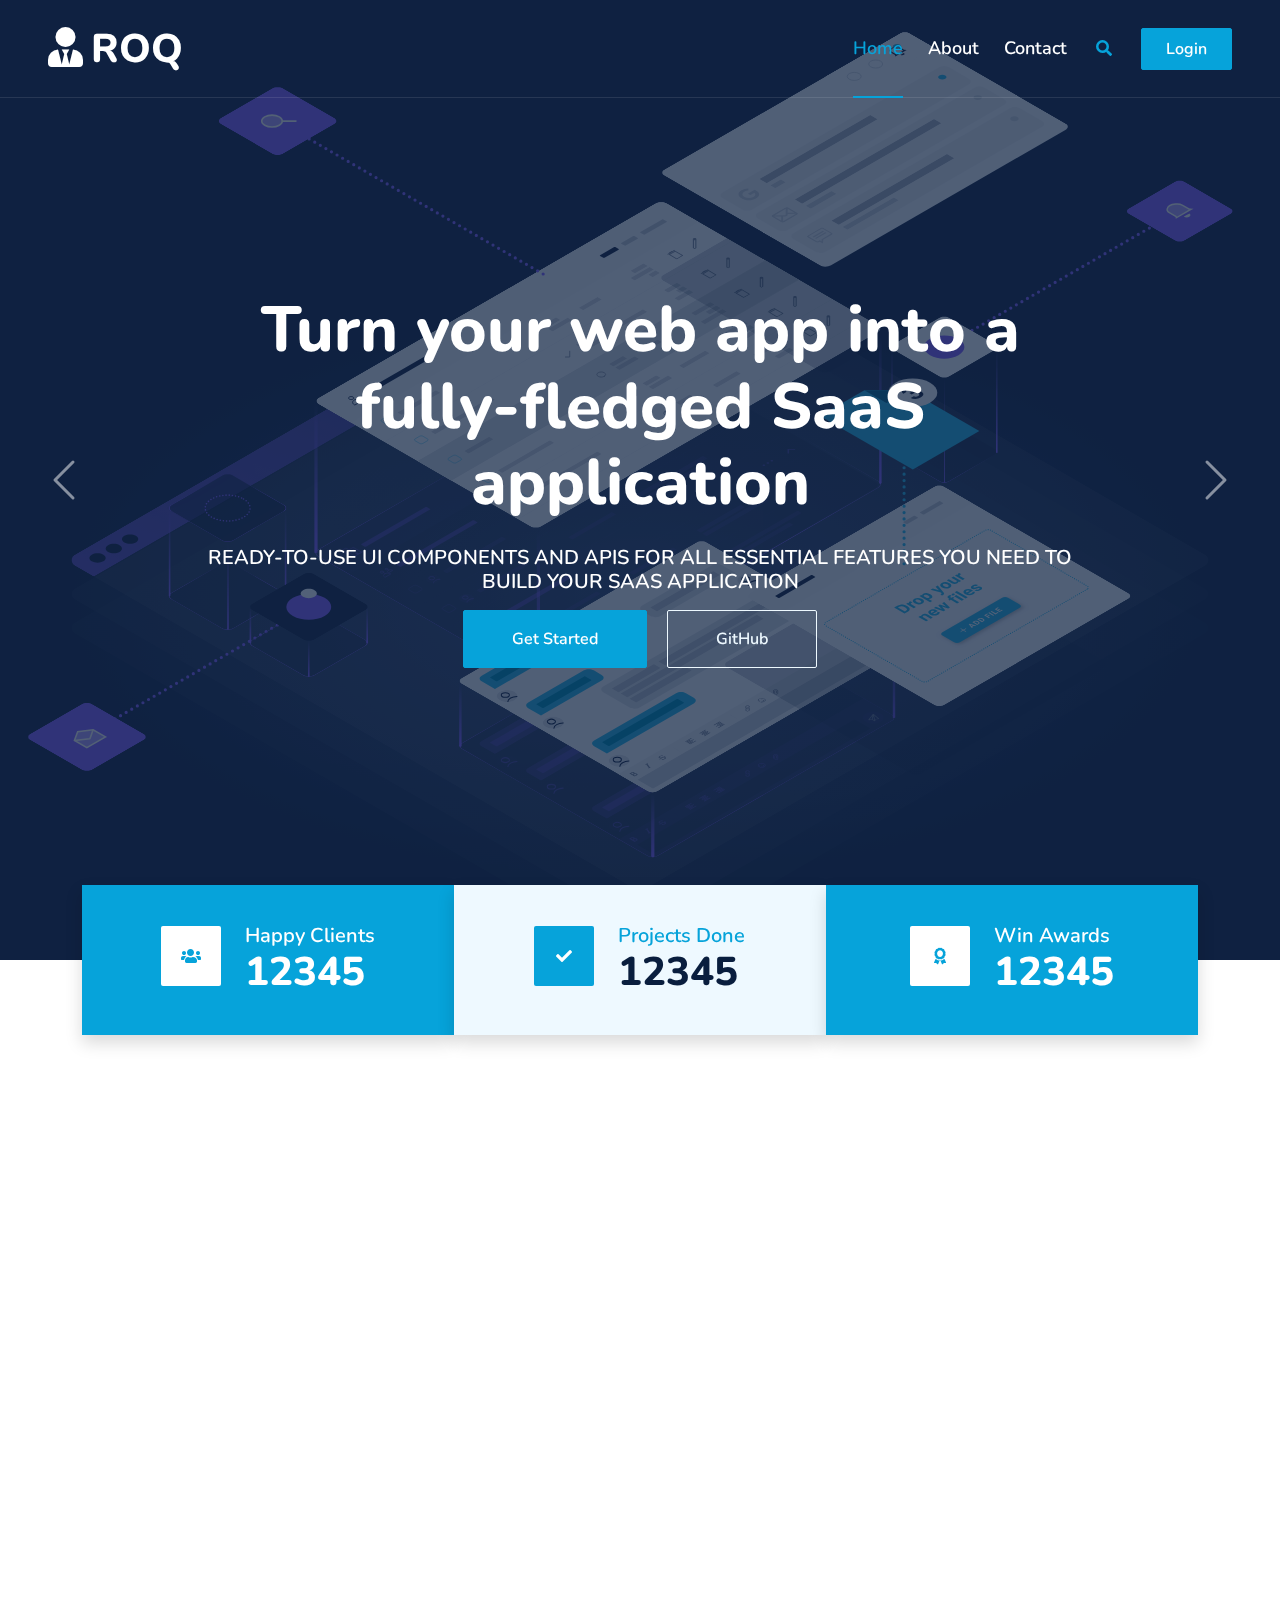
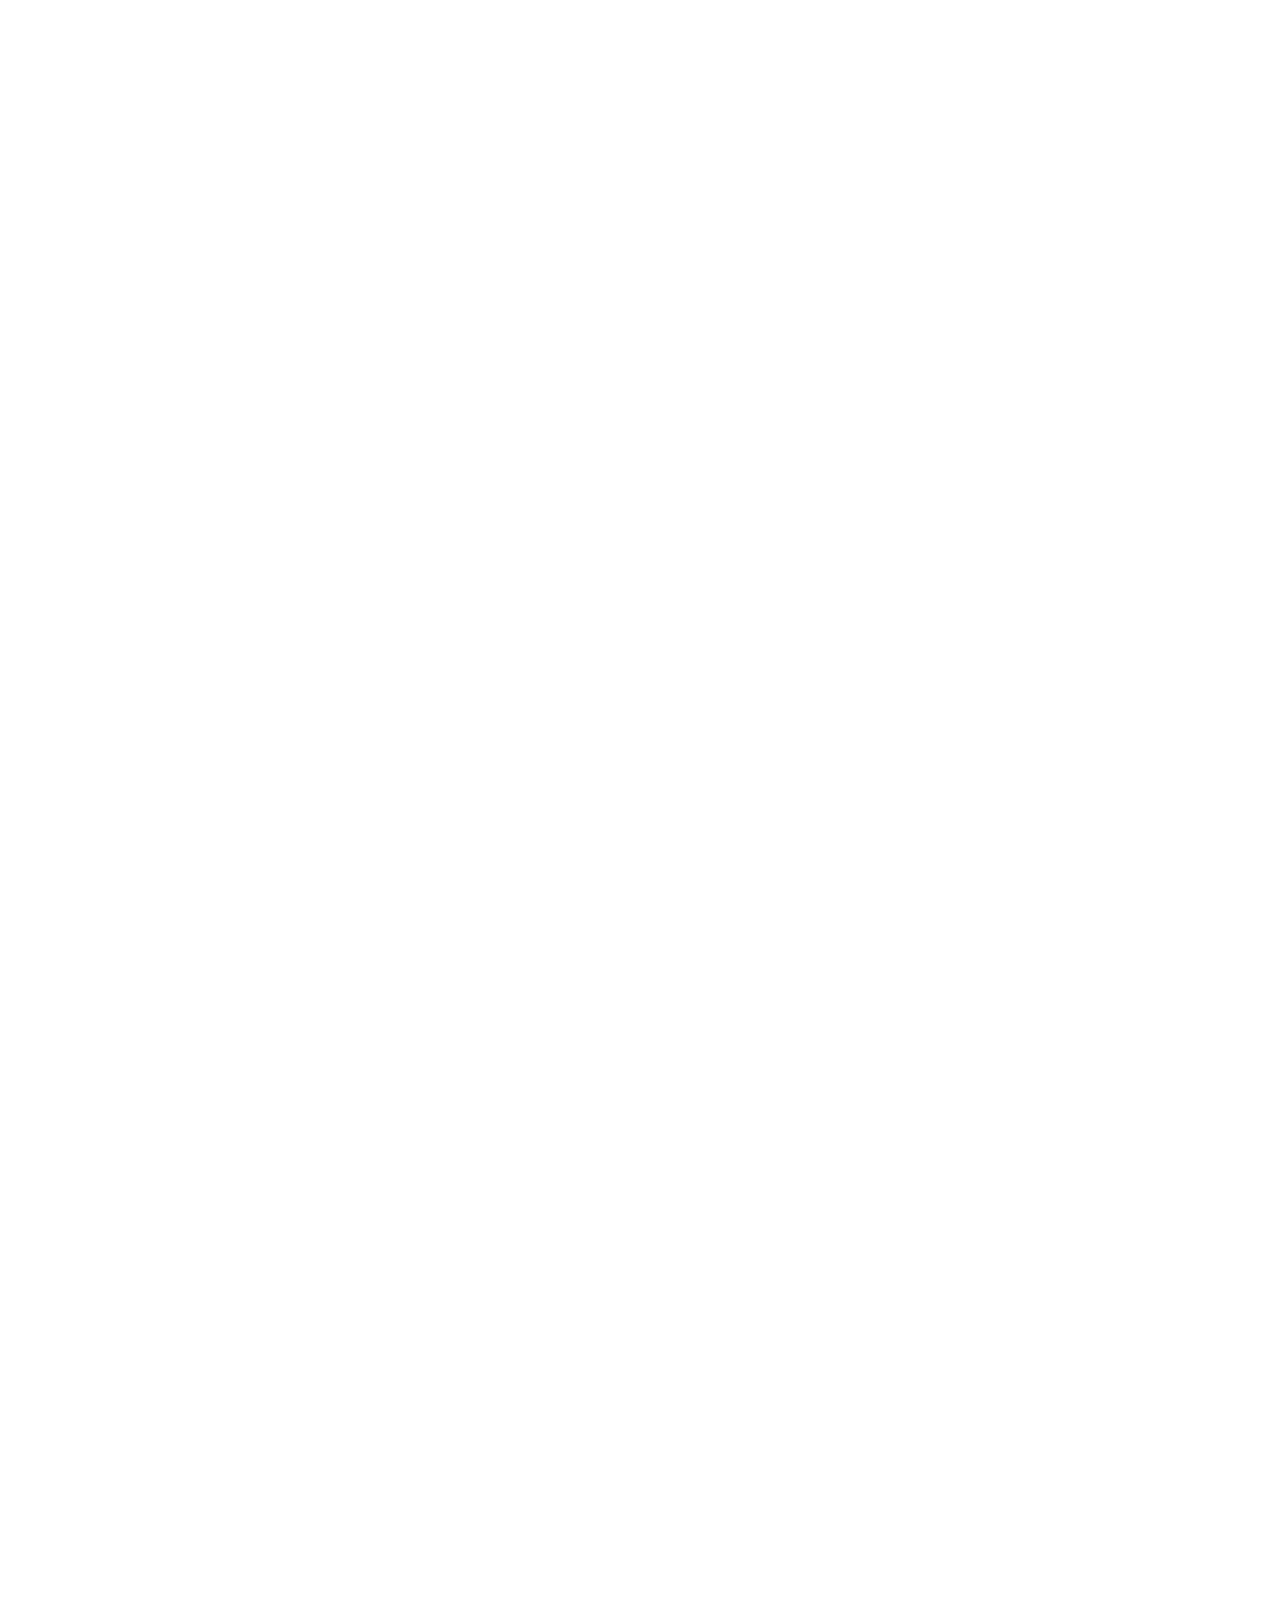
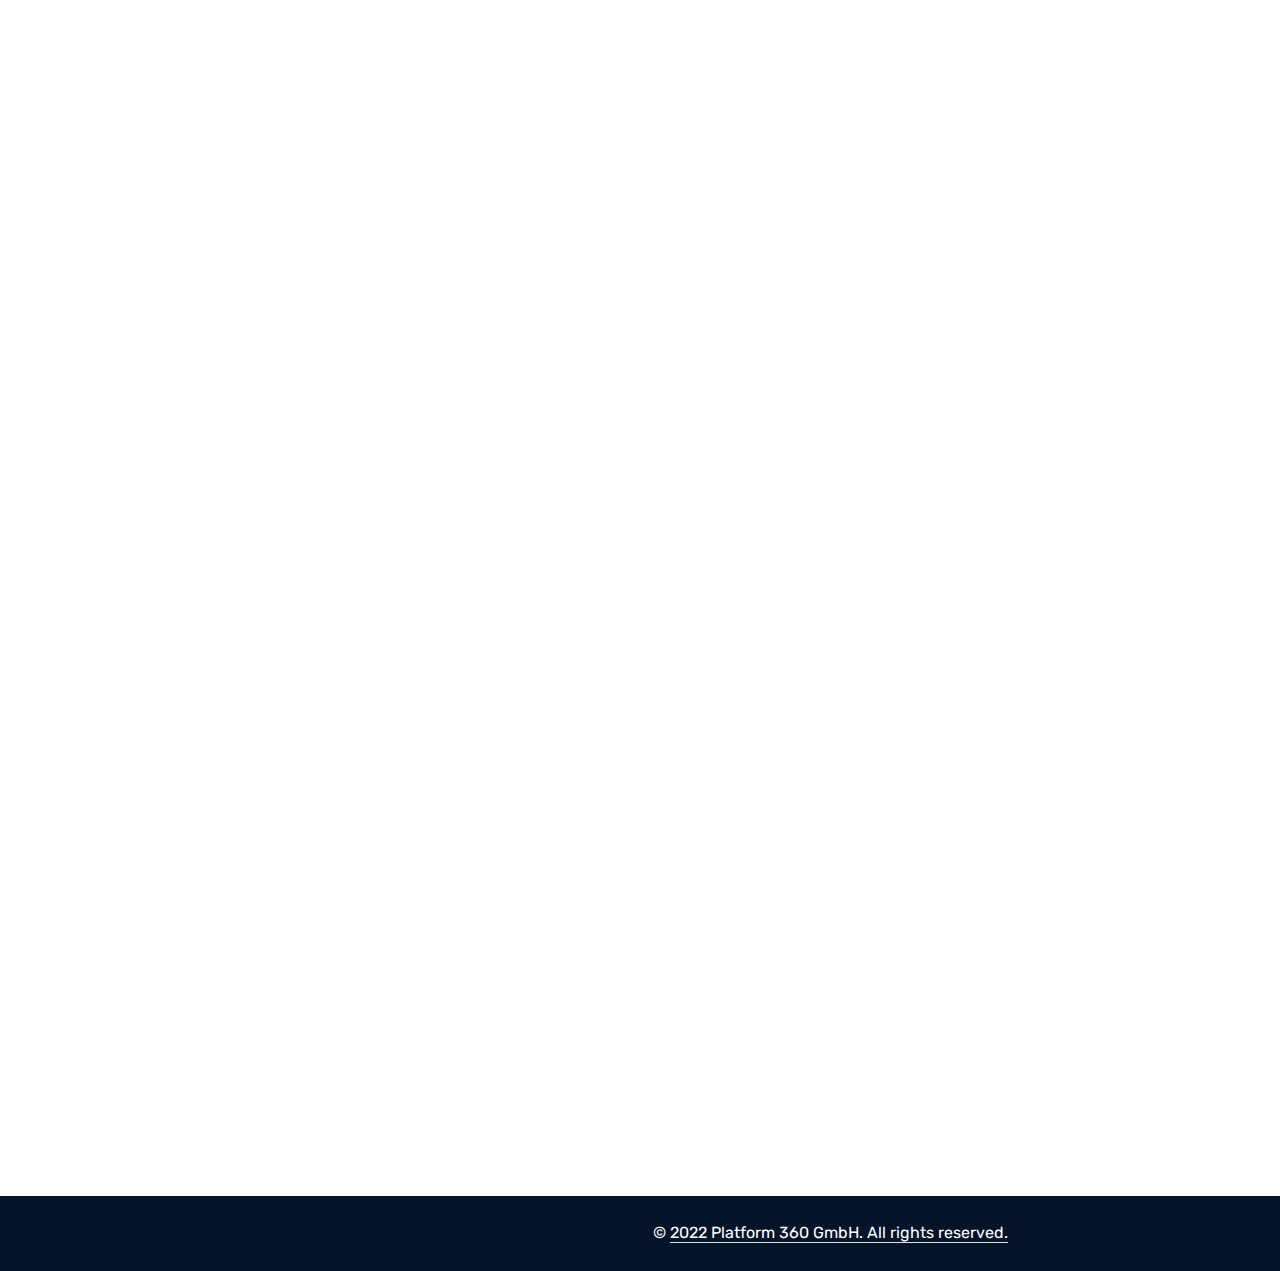
==== commit e0398d8c: "feat: New site" ====
--- a/index.html
+++ b/index.html
@@ -3,7 +3,7 @@
 
 <head>
     <meta charset="utf-8">
-    <title>Startup - Startup Website Template</title>
+    <title>ROQ</title>
     <meta content="width=device-width, initial-scale=1.0" name="viewport">
     <meta content="Free HTML Templates" name="keywords">
     <meta content="Free HTML Templates" name="description">
@@ -47,7 +47,7 @@
     <div class="container-fluid position-relative p-0">
         <nav class="navbar navbar-expand-lg navbar-dark px-5 py-3 py-lg-0">
             <a href="index.html" class="navbar-brand p-0">
-                <h1 class="m-0"><i class="fa fa-user-tie me-2"></i>Startup</h1>
+                <h1 class="m-0"><i class="fa fa-user-tie me-2"></i>ROQ</h1>
             </a>
             <button class="navbar-toggler" type="button" data-bs-toggle="collapse" data-bs-target="#navbarCollapse">
                 <span class="fa fa-bars"></span>
@@ -66,24 +66,26 @@
         <div id="header-carousel" class="carousel slide carousel-fade" data-bs-ride="carousel">
             <div class="carousel-inner">
                 <div class="carousel-item active">
-                    <img class="w-100" src="img/carousel-1.jpg" alt="Image">
+                    <img class="w-100" src="img/img1.svg" alt="Image">
                     <div class="carousel-caption d-flex flex-column align-items-center justify-content-center">
                         <div class="p-3" style="max-width: 900px;">
-                            <h5 class="text-white text-uppercase mb-3 animated slideInDown">Creative & Innovative</h5>
-                            <h1 class="display-1 text-white mb-md-4 animated zoomIn">Creative & Innovative Digital Solution</h1>
-                            <a href="quote.html" class="btn btn-primary py-md-3 px-md-5 me-3 animated slideInLeft">Free Quote</a>
-                            <a href="" class="btn btn-outline-light py-md-3 px-md-5 animated slideInRight">Contact Us</a>
+                            
+                            <h1 class="display-3 text-white mb-md-4 animated zoomIn">Turn your web app into a fully-fledged SaaS application</h1>
+                            <h5 class="text-white text-uppercase mb-3 animated slideInDown">Ready-to-use UI components and APIs for all essential features you need to build your SaaS application</h5>
+                            <a href="#" class="btn btn-primary py-md-3 px-md-5 me-3 animated slideInLeft">Get Started</a>
+                            <a href="#" class="btn btn-outline-light py-md-3 px-md-5 animated slideInRight">GitHub</a>
                         </div>
                     </div>
                 </div>
                 <div class="carousel-item">
-                    <img class="w-100" src="img/carousel-2.jpg" alt="Image">
+                    <img class="w-100" src="img/img1.svg" alt="Image">
                     <div class="carousel-caption d-flex flex-column align-items-center justify-content-center">
                         <div class="p-3" style="max-width: 900px;">
-                            <h5 class="text-white text-uppercase mb-3 animated slideInDown">Creative & Innovative</h5>
-                            <h1 class="display-1 text-white mb-md-4 animated zoomIn">Creative & Innovative Digital Solution</h1>
-                            <a href="quote.html" class="btn btn-primary py-md-3 px-md-5 me-3 animated slideInLeft">Free Quote</a>
-                            <a href="" class="btn btn-outline-light py-md-3 px-md-5 animated slideInRight">Contact Us</a>
+                            
+                            <h1 class="display-3 text-white mb-md-4 animated zoomIn">Turn your web app into a fully-fledged SaaS application</h1>
+                            <h5 class="text-white text-uppercase mb-3 animated slideInDown">Ready-to-use UI components and APIs for all essential features you need to build your SaaS application</h5>
+                            <a href="#" class="btn btn-primary py-md-3 px-md-5 me-3 animated slideInLeft">Get Started</a>
+                            <a href="#" class="btn btn-outline-light py-md-3 px-md-5 animated slideInRight">GitHub</a>
                         </div>
                     </div>
                 </div>
@@ -171,9 +173,9 @@
                 <div class="col-lg-7">
                     <div class="section-title position-relative pb-3 mb-5">
                         <h5 class="fw-bold text-primary text-uppercase">About Us</h5>
-                        <h1 class="mb-0">The Best IT Solution With 10 Years of Experience</h1>
-                    </div>
-                    <p class="mb-4">Tempor erat elitr rebum at clita. Diam dolor diam ipsum et tempor sit. Aliqu diam amet diam et eos labore. Clita erat ipsum et lorem et sit, sed stet no labore lorem sit. Sanctus clita duo justo et tempor eirmod magna dolore erat amet</p>
+                        <h1 class="mb-0">We ❤️ simplicity.</h1>
+                    </div>
+                    <p class="mb-4">We've built it so you don't have to: With every fiber of our being, we at ROQ work to make the development of professional web applications faster than ever.</p>
                     <div class="row g-0 mb-3">
                         <div class="col-sm-6 wow zoomIn" data-wow-delay="0.2s">
                             <h5 class="mb-3"><i class="fa fa-check text-primary me-3"></i>Award Winning</h5>
@@ -207,57 +209,7 @@
 
 
     <!-- Features Start -->
-    <div class="container-fluid py-5 wow fadeInUp" data-wow-delay="0.1s">
-        <div class="container py-5">
-            <div class="section-title text-center position-relative pb-3 mb-5 mx-auto" style="max-width: 600px;">
-                <h5 class="fw-bold text-primary text-uppercase">Why Choose Us</h5>
-                <h1 class="mb-0">We Are Here to Grow Your Business Exponentially</h1>
-            </div>
-            <div class="row g-5">
-                <div class="col-lg-4">
-                    <div class="row g-5">
-                        <div class="col-12 wow zoomIn" data-wow-delay="0.2s">
-                            <div class="bg-primary rounded d-flex align-items-center justify-content-center mb-3" style="width: 60px; height: 60px;">
-                                <i class="fa fa-cubes text-white"></i>
-                            </div>
-                            <h4>Best In Industry</h4>
-                            <p class="mb-0">Magna sea eos sit dolor, ipsum amet lorem diam dolor eos et diam dolor</p>
-                        </div>
-                        <div class="col-12 wow zoomIn" data-wow-delay="0.6s">
-                            <div class="bg-primary rounded d-flex align-items-center justify-content-center mb-3" style="width: 60px; height: 60px;">
-                                <i class="fa fa-award text-white"></i>
-                            </div>
-                            <h4>Award Winning</h4>
-                            <p class="mb-0">Magna sea eos sit dolor, ipsum amet lorem diam dolor eos et diam dolor</p>
-                        </div>
-                    </div>
-                </div>
-                <div class="col-lg-4  wow zoomIn" data-wow-delay="0.9s" style="min-height: 350px;">
-                    <div class="position-relative h-100">
-                        <img class="position-absolute w-100 h-100 rounded wow zoomIn" data-wow-delay="0.1s" src="img/feature.jpg" style="object-fit: cover;">
-                    </div>
-                </div>
-                <div class="col-lg-4">
-                    <div class="row g-5">
-                        <div class="col-12 wow zoomIn" data-wow-delay="0.4s">
-                            <div class="bg-primary rounded d-flex align-items-center justify-content-center mb-3" style="width: 60px; height: 60px;">
-                                <i class="fa fa-users-cog text-white"></i>
-                            </div>
-                            <h4>Professional Staff</h4>
-                            <p class="mb-0">Magna sea eos sit dolor, ipsum amet lorem diam dolor eos et diam dolor</p>
-                        </div>
-                        <div class="col-12 wow zoomIn" data-wow-delay="0.8s">
-                            <div class="bg-primary rounded d-flex align-items-center justify-content-center mb-3" style="width: 60px; height: 60px;">
-                                <i class="fa fa-phone-alt text-white"></i>
-                            </div>
-                            <h4>24/7 Support</h4>
-                            <p class="mb-0">Magna sea eos sit dolor, ipsum amet lorem diam dolor eos et diam dolor</p>
-                        </div>
-                    </div>
-                </div>
-            </div>
-        </div>
-    </div>
+  
     <!-- Features Start -->
 
 
@@ -266,16 +218,19 @@
         <div class="container py-5">
             <div class="section-title text-center position-relative pb-3 mb-5 mx-auto" style="max-width: 600px;">
                 <h5 class="fw-bold text-primary text-uppercase">Our Services</h5>
-                <h1 class="mb-0">Custom IT Solutions for Your Successful Business</h1>
+                <h1 class="mb-0">ROQ leverages ready-to-use UI components with API's that provide you with all the features necessary for your application.</h1>
             </div>
             <div class="row g-5">
                 <div class="col-lg-4 col-md-6 wow zoomIn" data-wow-delay="0.3s">
                     <div class="service-item bg-light rounded d-flex flex-column align-items-center justify-content-center text-center">
                         <div class="service-icon">
-                            <i class="fa fa-shield-alt text-white"></i>
-                        </div>
-                        <h4 class="mb-3">Cyber Security</h4>
-                        <p class="m-0">Amet justo dolor lorem kasd amet magna sea stet eos vero lorem ipsum dolore sed</p>
+                            <i class="fa fa-shield-alt text-white">
+                                <img src="" alt="">
+                            </i>
+                        </div>
+                        <h4 class="mb-3">Authentication</h4>
+                        <h3 class="mb-3"></h3>
+                        <p class="m-0">Advanced authentication features in a matter of minutes</p>
                         <a class="btn btn-lg btn-primary rounded" href="">
                             <i class="bi bi-arrow-right"></i>
                         </a>
@@ -286,8 +241,8 @@
                         <div class="service-icon">
                             <i class="fa fa-chart-pie text-white"></i>
                         </div>
-                        <h4 class="mb-3">Data Analytics</h4>
-                        <p class="m-0">Amet justo dolor lorem kasd amet magna sea stet eos vero lorem ipsum dolore sed</p>
+                        <h4 class="mb-3">User Management</h4>
+                        <p class="m-0">A user management that puts your customers first.</p>
                         <a class="btn btn-lg btn-primary rounded" href="">
                             <i class="bi bi-arrow-right"></i>
                         </a>
@@ -298,8 +253,8 @@
                         <div class="service-icon">
                             <i class="fa fa-code text-white"></i>
                         </div>
-                        <h4 class="mb-3">Web Development</h4>
-                        <p class="m-0">Amet justo dolor lorem kasd amet magna sea stet eos vero lorem ipsum dolore sed</p>
+                        <h4 class="mb-3">User Groups</h4>
+                        <p class="m-0">A modern user group management to structure accounts, teams, and organizations.</p>
                         <a class="btn btn-lg btn-primary rounded" href="">
                             <i class="bi bi-arrow-right"></i>
                         </a>
@@ -310,8 +265,8 @@
                         <div class="service-icon">
                             <i class="fab fa-android text-white"></i>
                         </div>
-                        <h4 class="mb-3">Apps Development</h4>
-                        <p class="m-0">Amet justo dolor lorem kasd amet magna sea stet eos vero lorem ipsum dolore sed</p>
+                        <h4 class="mb-3">Access Management</h4>
+                        <p class="m-0">A smart access management to define access roles for your users.</p>
                         <a class="btn btn-lg btn-primary rounded" href="">
                             <i class="bi bi-arrow-right"></i>
                         </a>
@@ -322,8 +277,44 @@
                         <div class="service-icon">
                             <i class="fa fa-search text-white"></i>
                         </div>
-                        <h4 class="mb-3">SEO Optimization</h4>
-                        <p class="m-0">Amet justo dolor lorem kasd amet magna sea stet eos vero lorem ipsum dolore sed</p>
+                        <h4 class="mb-3">File Management</h4>
+                        <p class="m-0">Drag & drop uploader and file handling API.</p>
+                        <a class="btn btn-lg btn-primary rounded" href="">
+                            <i class="bi bi-arrow-right"></i>
+                        </a>
+                    </div>
+                </div>
+                <div class="col-lg-4 col-md-6 wow zoomIn" data-wow-delay="0.6s">
+                    <div class="service-item bg-light rounded d-flex flex-column align-items-center justify-content-center text-center">
+                        <div class="service-icon">
+                            <i class="fa fa-search text-white"></i>
+                        </div>
+                        <h4 class="mb-3">Notifications</h4>
+                        <p class="m-0">Your in-app notifications and mailing out of the box.</p>
+                        <a class="btn btn-lg btn-primary rounded" href="">
+                            <i class="bi bi-arrow-right"></i>
+                        </a>
+                    </div>
+                </div>
+                <div class="col-lg-4 col-md-6 wow zoomIn" data-wow-delay="0.6s">
+                    <div class="service-item bg-light rounded d-flex flex-column align-items-center justify-content-center text-center">
+                        <div class="service-icon">
+                            <i class="fa fa-search text-white"></i>
+                        </div>
+                        <h4 class="mb-3">Real-Time Chat</h4>
+                        <p class="m-0">Build a real-time in-app chat that is secure and scalable.</p>
+                        <a class="btn btn-lg btn-primary rounded" href="">
+                            <i class="bi bi-arrow-right"></i>
+                        </a>
+                    </div>
+                </div>
+                <div class="col-lg-4 col-md-6 wow zoomIn" data-wow-delay="0.6s">
+                    <div class="service-item bg-light rounded d-flex flex-column align-items-center justify-content-center text-center">
+                        <div class="service-icon">
+                            <i class="fa fa-search text-white"></i>
+                        </div>
+                        <h4 class="mb-3">Translation</h4>
+                        <p class="m-0">Translate your entire SaaS application with ease.</p>
                         <a class="btn btn-lg btn-primary rounded" href="">
                             <i class="bi bi-arrow-right"></i>
                         </a>
@@ -343,73 +334,7 @@
 
 
     <!-- Pricing Plan Start -->
-    <div class="container-fluid py-5 wow fadeInUp" data-wow-delay="0.1s">
-        <div class="container py-5">
-            <div class="section-title text-center position-relative pb-3 mb-5 mx-auto" style="max-width: 600px;">
-                <h5 class="fw-bold text-primary text-uppercase">Pricing Plans</h5>
-                <h1 class="mb-0">We are Offering Competitive Prices for Our Clients</h1>
-            </div>
-            <div class="row g-0">
-                <div class="col-lg-4 wow slideInUp" data-wow-delay="0.6s">
-                    <div class="bg-light rounded">
-                        <div class="border-bottom py-4 px-5 mb-4">
-                            <h4 class="text-primary mb-1">Basic Plan</h4>
-                            <small class="text-uppercase">For Small Size Business</small>
-                        </div>
-                        <div class="p-5 pt-0">
-                            <h1 class="display-5 mb-3">
-                                <small class="align-top" style="font-size: 22px; line-height: 45px;">$</small>49.00<small
-                                    class="align-bottom" style="font-size: 16px; line-height: 40px;">/ Month</small>
-                            </h1>
-                            <div class="d-flex justify-content-between mb-3"><span>HTML5 & CSS3</span><i class="fa fa-check text-primary pt-1"></i></div>
-                            <div class="d-flex justify-content-between mb-3"><span>Bootstrap v5</span><i class="fa fa-check text-primary pt-1"></i></div>
-                            <div class="d-flex justify-content-between mb-3"><span>Responsive Layout</span><i class="fa fa-times text-danger pt-1"></i></div>
-                            <div class="d-flex justify-content-between mb-2"><span>Cross-browser Support</span><i class="fa fa-times text-danger pt-1"></i></div>
-                            <a href="" class="btn btn-primary py-2 px-4 mt-4">Order Now</a>
-                        </div>
-                    </div>
-                </div>
-                <div class="col-lg-4 wow slideInUp" data-wow-delay="0.3s">
-                    <div class="bg-white rounded shadow position-relative" style="z-index: 1;">
-                        <div class="border-bottom py-4 px-5 mb-4">
-                            <h4 class="text-primary mb-1">Standard Plan</h4>
-                            <small class="text-uppercase">For Medium Size Business</small>
-                        </div>
-                        <div class="p-5 pt-0">
-                            <h1 class="display-5 mb-3">
-                                <small class="align-top" style="font-size: 22px; line-height: 45px;">$</small>99.00<small
-                                    class="align-bottom" style="font-size: 16px; line-height: 40px;">/ Month</small>
-                            </h1>
-                            <div class="d-flex justify-content-between mb-3"><span>HTML5 & CSS3</span><i class="fa fa-check text-primary pt-1"></i></div>
-                            <div class="d-flex justify-content-between mb-3"><span>Bootstrap v5</span><i class="fa fa-check text-primary pt-1"></i></div>
-                            <div class="d-flex justify-content-between mb-3"><span>Responsive Layout</span><i class="fa fa-check text-primary pt-1"></i></div>
-                            <div class="d-flex justify-content-between mb-2"><span>Cross-browser Support</span><i class="fa fa-times text-danger pt-1"></i></div>
-                            <a href="" class="btn btn-primary py-2 px-4 mt-4">Order Now</a>
-                        </div>
-                    </div>
-                </div>
-                <div class="col-lg-4 wow slideInUp" data-wow-delay="0.9s">
-                    <div class="bg-light rounded">
-                        <div class="border-bottom py-4 px-5 mb-4">
-                            <h4 class="text-primary mb-1">Advanced Plan</h4>
-                            <small class="text-uppercase">For Large Size Business</small>
-                        </div>
-                        <div class="p-5 pt-0">
-                            <h1 class="display-5 mb-3">
-                                <small class="align-top" style="font-size: 22px; line-height: 45px;">$</small>149.00<small
-                                    class="align-bottom" style="font-size: 16px; line-height: 40px;">/ Month</small>
-                            </h1>
-                            <div class="d-flex justify-content-between mb-3"><span>HTML5 & CSS3</span><i class="fa fa-check text-primary pt-1"></i></div>
-                            <div class="d-flex justify-content-between mb-3"><span>Bootstrap v5</span><i class="fa fa-check text-primary pt-1"></i></div>
-                            <div class="d-flex justify-content-between mb-3"><span>Responsive Layout</span><i class="fa fa-check text-primary pt-1"></i></div>
-                            <div class="d-flex justify-content-between mb-2"><span>Cross-browser Support</span><i class="fa fa-check text-primary pt-1"></i></div>
-                            <a href="" class="btn btn-primary py-2 px-4 mt-4">Order Now</a>
-                        </div>
-                    </div>
-                </div>
-            </div>
-        </div>
-    </div>
+  
     <!-- Pricing Plan End -->
 
 
@@ -476,215 +401,22 @@
 
 
     <!-- Testimonial Start -->
-    <div class="container-fluid py-5 wow fadeInUp" data-wow-delay="0.1s">
-        <div class="container py-5">
-            <div class="section-title text-center position-relative pb-3 mb-4 mx-auto" style="max-width: 600px;">
-                <h5 class="fw-bold text-primary text-uppercase">Testimonial</h5>
-                <h1 class="mb-0">What Our Clients Say About Our Digital Services</h1>
-            </div>
-            <div class="owl-carousel testimonial-carousel wow fadeInUp" data-wow-delay="0.6s">
-                <div class="testimonial-item bg-light my-4">
-                    <div class="d-flex align-items-center border-bottom pt-5 pb-4 px-5">
-                        <img class="img-fluid rounded" src="img/testimonial-1.jpg" style="width: 60px; height: 60px;" >
-                        <div class="ps-4">
-                            <h4 class="text-primary mb-1">Client Name</h4>
-                            <small class="text-uppercase">Profession</small>
-                        </div>
-                    </div>
-                    <div class="pt-4 pb-5 px-5">
-                        Dolor et eos labore, stet justo sed est sed. Diam sed sed dolor stet amet eirmod eos labore diam
-                    </div>
-                </div>
-                <div class="testimonial-item bg-light my-4">
-                    <div class="d-flex align-items-center border-bottom pt-5 pb-4 px-5">
-                        <img class="img-fluid rounded" src="img/testimonial-2.jpg" style="width: 60px; height: 60px;" >
-                        <div class="ps-4">
-                            <h4 class="text-primary mb-1">Client Name</h4>
-                            <small class="text-uppercase">Profession</small>
-                        </div>
-                    </div>
-                    <div class="pt-4 pb-5 px-5">
-                        Dolor et eos labore, stet justo sed est sed. Diam sed sed dolor stet amet eirmod eos labore diam
-                    </div>
-                </div>
-                <div class="testimonial-item bg-light my-4">
-                    <div class="d-flex align-items-center border-bottom pt-5 pb-4 px-5">
-                        <img class="img-fluid rounded" src="img/testimonial-3.jpg" style="width: 60px; height: 60px;" >
-                        <div class="ps-4">
-                            <h4 class="text-primary mb-1">Client Name</h4>
-                            <small class="text-uppercase">Profession</small>
-                        </div>
-                    </div>
-                    <div class="pt-4 pb-5 px-5">
-                        Dolor et eos labore, stet justo sed est sed. Diam sed sed dolor stet amet eirmod eos labore diam
-                    </div>
-                </div>
-                <div class="testimonial-item bg-light my-4">
-                    <div class="d-flex align-items-center border-bottom pt-5 pb-4 px-5">
-                        <img class="img-fluid rounded" src="img/testimonial-4.jpg" style="width: 60px; height: 60px;" >
-                        <div class="ps-4">
-                            <h4 class="text-primary mb-1">Client Name</h4>
-                            <small class="text-uppercase">Profession</small>
-                        </div>
-                    </div>
-                    <div class="pt-4 pb-5 px-5">
-                        Dolor et eos labore, stet justo sed est sed. Diam sed sed dolor stet amet eirmod eos labore diam
-                    </div>
-                </div>
-            </div>
-        </div>
-    </div>
+    
     <!-- Testimonial End -->
 
 
     <!-- Team Start -->
-    <div class="container-fluid py-5 wow fadeInUp" data-wow-delay="0.1s">
-        <div class="container py-5">
-            <div class="section-title text-center position-relative pb-3 mb-5 mx-auto" style="max-width: 600px;">
-                <h5 class="fw-bold text-primary text-uppercase">Team Members</h5>
-                <h1 class="mb-0">Professional Stuffs Ready to Help Your Business</h1>
-            </div>
-            <div class="row g-5">
-                <div class="col-lg-4 wow slideInUp" data-wow-delay="0.3s">
-                    <div class="team-item bg-light rounded overflow-hidden">
-                        <div class="team-img position-relative overflow-hidden">
-                            <img class="img-fluid w-100" src="img/team-1.jpg" alt="">
-                            <div class="team-social">
-                                <a class="btn btn-lg btn-primary btn-lg-square rounded" href=""><i class="fab fa-twitter fw-normal"></i></a>
-                                <a class="btn btn-lg btn-primary btn-lg-square rounded" href=""><i class="fab fa-facebook-f fw-normal"></i></a>
-                                <a class="btn btn-lg btn-primary btn-lg-square rounded" href=""><i class="fab fa-instagram fw-normal"></i></a>
-                                <a class="btn btn-lg btn-primary btn-lg-square rounded" href=""><i class="fab fa-linkedin-in fw-normal"></i></a>
-                            </div>
-                        </div>
-                        <div class="text-center py-4">
-                            <h4 class="text-primary">Full Name</h4>
-                            <p class="text-uppercase m-0">Designation</p>
-                        </div>
-                    </div>
-                </div>
-                <div class="col-lg-4 wow slideInUp" data-wow-delay="0.6s">
-                    <div class="team-item bg-light rounded overflow-hidden">
-                        <div class="team-img position-relative overflow-hidden">
-                            <img class="img-fluid w-100" src="img/team-2.jpg" alt="">
-                            <div class="team-social">
-                                <a class="btn btn-lg btn-primary btn-lg-square rounded" href=""><i class="fab fa-twitter fw-normal"></i></a>
-                                <a class="btn btn-lg btn-primary btn-lg-square rounded" href=""><i class="fab fa-facebook-f fw-normal"></i></a>
-                                <a class="btn btn-lg btn-primary btn-lg-square rounded" href=""><i class="fab fa-instagram fw-normal"></i></a>
-                                <a class="btn btn-lg btn-primary btn-lg-square rounded" href=""><i class="fab fa-linkedin-in fw-normal"></i></a>
-                            </div>
-                        </div>
-                        <div class="text-center py-4">
-                            <h4 class="text-primary">Full Name</h4>
-                            <p class="text-uppercase m-0">Designation</p>
-                        </div>
-                    </div>
-                </div>
-                <div class="col-lg-4 wow slideInUp" data-wow-delay="0.9s">
-                    <div class="team-item bg-light rounded overflow-hidden">
-                        <div class="team-img position-relative overflow-hidden">
-                            <img class="img-fluid w-100" src="img/team-3.jpg" alt="">
-                            <div class="team-social">
-                                <a class="btn btn-lg btn-primary btn-lg-square rounded" href=""><i class="fab fa-twitter fw-normal"></i></a>
-                                <a class="btn btn-lg btn-primary btn-lg-square rounded" href=""><i class="fab fa-facebook-f fw-normal"></i></a>
-                                <a class="btn btn-lg btn-primary btn-lg-square rounded" href=""><i class="fab fa-instagram fw-normal"></i></a>
-                                <a class="btn btn-lg btn-primary btn-lg-square rounded" href=""><i class="fab fa-linkedin-in fw-normal"></i></a>
-                            </div>
-                        </div>
-                        <div class="text-center py-4">
-                            <h4 class="text-primary">Full Name</h4>
-                            <p class="text-uppercase m-0">Designation</p>
-                        </div>
-                    </div>
-                </div>
-            </div>
-        </div>
-    </div>
+   
     <!-- Team End -->
 
 
     <!-- Blog Start -->
-    <div class="container-fluid py-5 wow fadeInUp" data-wow-delay="0.1s">
-        <div class="container py-5">
-            <div class="section-title text-center position-relative pb-3 mb-5 mx-auto" style="max-width: 600px;">
-                <h5 class="fw-bold text-primary text-uppercase">Latest Blog</h5>
-                <h1 class="mb-0">Read The Latest Articles from Our Blog Post</h1>
-            </div>
-            <div class="row g-5">
-                <div class="col-lg-4 wow slideInUp" data-wow-delay="0.3s">
-                    <div class="blog-item bg-light rounded overflow-hidden">
-                        <div class="blog-img position-relative overflow-hidden">
-                            <img class="img-fluid" src="img/blog-1.jpg" alt="">
-                            <a class="position-absolute top-0 start-0 bg-primary text-white rounded-end mt-5 py-2 px-4" href="">Web Design</a>
-                        </div>
-                        <div class="p-4">
-                            <div class="d-flex mb-3">
-                                <small class="me-3"><i class="far fa-user text-primary me-2"></i>John Doe</small>
-                                <small><i class="far fa-calendar-alt text-primary me-2"></i>01 Jan, 2045</small>
-                            </div>
-                            <h4 class="mb-3">How to build a website</h4>
-                            <p>Dolor et eos labore stet justo sed est sed sed sed dolor stet amet</p>
-                            <a class="text-uppercase" href="">Read More <i class="bi bi-arrow-right"></i></a>
-                        </div>
-                    </div>
-                </div>
-                <div class="col-lg-4 wow slideInUp" data-wow-delay="0.6s">
-                    <div class="blog-item bg-light rounded overflow-hidden">
-                        <div class="blog-img position-relative overflow-hidden">
-                            <img class="img-fluid" src="img/blog-2.jpg" alt="">
-                            <a class="position-absolute top-0 start-0 bg-primary text-white rounded-end mt-5 py-2 px-4" href="">Web Design</a>
-                        </div>
-                        <div class="p-4">
-                            <div class="d-flex mb-3">
-                                <small class="me-3"><i class="far fa-user text-primary me-2"></i>John Doe</small>
-                                <small><i class="far fa-calendar-alt text-primary me-2"></i>01 Jan, 2045</small>
-                            </div>
-                            <h4 class="mb-3">How to build a website</h4>
-                            <p>Dolor et eos labore stet justo sed est sed sed sed dolor stet amet</p>
-                            <a class="text-uppercase" href="">Read More <i class="bi bi-arrow-right"></i></a>
-                        </div>
-                    </div>
-                </div>
-                <div class="col-lg-4 wow slideInUp" data-wow-delay="0.9s">
-                    <div class="blog-item bg-light rounded overflow-hidden">
-                        <div class="blog-img position-relative overflow-hidden">
-                            <img class="img-fluid" src="img/blog-3.jpg" alt="">
-                            <a class="position-absolute top-0 start-0 bg-primary text-white rounded-end mt-5 py-2 px-4" href="">Web Design</a>
-                        </div>
-                        <div class="p-4">
-                            <div class="d-flex mb-3">
-                                <small class="me-3"><i class="far fa-user text-primary me-2"></i>John Doe</small>
-                                <small><i class="far fa-calendar-alt text-primary me-2"></i>01 Jan, 2045</small>
-                            </div>
-                            <h4 class="mb-3">How to build a website</h4>
-                            <p>Dolor et eos labore stet justo sed est sed sed sed dolor stet amet</p>
-                            <a class="text-uppercase" href="">Read More <i class="bi bi-arrow-right"></i></a>
-                        </div>
-                    </div>
-                </div>
-            </div>
-        </div>
-    </div>
+   
     <!-- Blog Start -->
 
 
     <!-- Vendor Start -->
-    <div class="container-fluid py-5 wow fadeInUp" data-wow-delay="0.1s">
-        <div class="container py-5 mb-5">
-            <div class="bg-white">
-                <div class="owl-carousel vendor-carousel">
-                    <img src="img/vendor-1.jpg" alt="">
-                    <img src="img/vendor-2.jpg" alt="">
-                    <img src="img/vendor-3.jpg" alt="">
-                    <img src="img/vendor-4.jpg" alt="">
-                    <img src="img/vendor-5.jpg" alt="">
-                    <img src="img/vendor-6.jpg" alt="">
-                    <img src="img/vendor-7.jpg" alt="">
-                    <img src="img/vendor-8.jpg" alt="">
-                    <img src="img/vendor-9.jpg" alt="">
-                </div>
-            </div>
-        </div>
-    </div>
+
     <!-- Vendor End -->
     
 
@@ -695,7 +427,7 @@
                 <div class="col-lg-4 col-md-6 footer-about">
                     <div class="d-flex flex-column align-items-center justify-content-center text-center h-100 bg-primary p-4">
                         <a href="index.html" class="navbar-brand">
-                            <h1 class="m-0 text-white"><i class="fa fa-user-tie me-2"></i>Startup</h1>
+                            <h1 class="m-0 text-white"><i class="fa fa-user-tie me-2"></i>ROQ</h1>
                         </a>
                         <p class="mt-3 mb-4">Lorem diam sit erat dolor elitr et, diam lorem justo amet clita stet eos sit. Elitr dolor duo lorem, elitr clita ipsum sea. Diam amet erat lorem stet eos. Diam amet et kasd eos duo.</p>
                         <form action="">
@@ -736,25 +468,9 @@
                                 <h3 class="text-light mb-0">Quick Links</h3>
                             </div>
                             <div class="link-animated d-flex flex-column justify-content-start">
-                                <a class="text-light mb-2" href="#"><i class="bi bi-arrow-right text-primary me-2"></i>Home</a>
-                                <a class="text-light mb-2" href="#"><i class="bi bi-arrow-right text-primary me-2"></i>About Us</a>
-                                <a class="text-light mb-2" href="#"><i class="bi bi-arrow-right text-primary me-2"></i>Our Services</a>
-                                <a class="text-light mb-2" href="#"><i class="bi bi-arrow-right text-primary me-2"></i>Meet The Team</a>
-                                <a class="text-light mb-2" href="#"><i class="bi bi-arrow-right text-primary me-2"></i>Latest Blog</a>
-                                <a class="text-light" href="#"><i class="bi bi-arrow-right text-primary me-2"></i>Contact Us</a>
-                            </div>
-                        </div>
-                        <div class="col-lg-4 col-md-12 pt-0 pt-lg-5 mb-5">
-                            <div class="section-title section-title-sm position-relative pb-3 mb-4">
-                                <h3 class="text-light mb-0">Popular Links</h3>
-                            </div>
-                            <div class="link-animated d-flex flex-column justify-content-start">
-                                <a class="text-light mb-2" href="#"><i class="bi bi-arrow-right text-primary me-2"></i>Home</a>
-                                <a class="text-light mb-2" href="#"><i class="bi bi-arrow-right text-primary me-2"></i>About Us</a>
-                                <a class="text-light mb-2" href="#"><i class="bi bi-arrow-right text-primary me-2"></i>Our Services</a>
-                                <a class="text-light mb-2" href="#"><i class="bi bi-arrow-right text-primary me-2"></i>Meet The Team</a>
-                                <a class="text-light mb-2" href="#"><i class="bi bi-arrow-right text-primary me-2"></i>Latest Blog</a>
-                                <a class="text-light" href="#"><i class="bi bi-arrow-right text-primary me-2"></i>Contact Us</a>
+                                <a class="text-light mb-2" href="#"><i class="bi bi-arrow-right text-primary me-2"></i>Inprint</a>
+                                <a class="text-light mb-2" href="#"><i class="bi bi-arrow-right text-primary me-2"></i>Privacy</a>
+                                <a class="text-light mb-2" href="#"><i class="bi bi-arrow-right text-primary me-2"></i>Jobs</a>
                             </div>
                         </div>
                     </div>
@@ -767,11 +483,8 @@
             <div class="row justify-content-end">
                 <div class="col-lg-8 col-md-6">
                     <div class="d-flex align-items-center justify-content-center" style="height: 75px;">
-                        <p class="mb-0">&copy; <a class="text-white border-bottom" href="#">Your Site Name</a>. All Rights Reserved. 
+                        <p class="mb-0">&copy; <a class="text-white border-bottom" href="#">2022 Platform 360 GmbH. All rights reserved.</a> 
 						
-						<!--/*** This template is free as long as you keep the footer author’s credit link/attribution link/backlink. If you'd like to use the template without the footer author’s credit link/attribution link/backlink, you can purchase the Credit Removal License from "https://htmlcodex.com/credit-removal". Thank you for your support. ***/-->
-						Designed by <a class="text-white border-bottom" href="https://htmlcodex.com">HTML Codex</a></p>
-                        <br>Distributed By: <a class="border-bottom" href="https://themewagon.com" target="_blank">ThemeWagon</a>
                     </div>
                 </div>
             </div>
